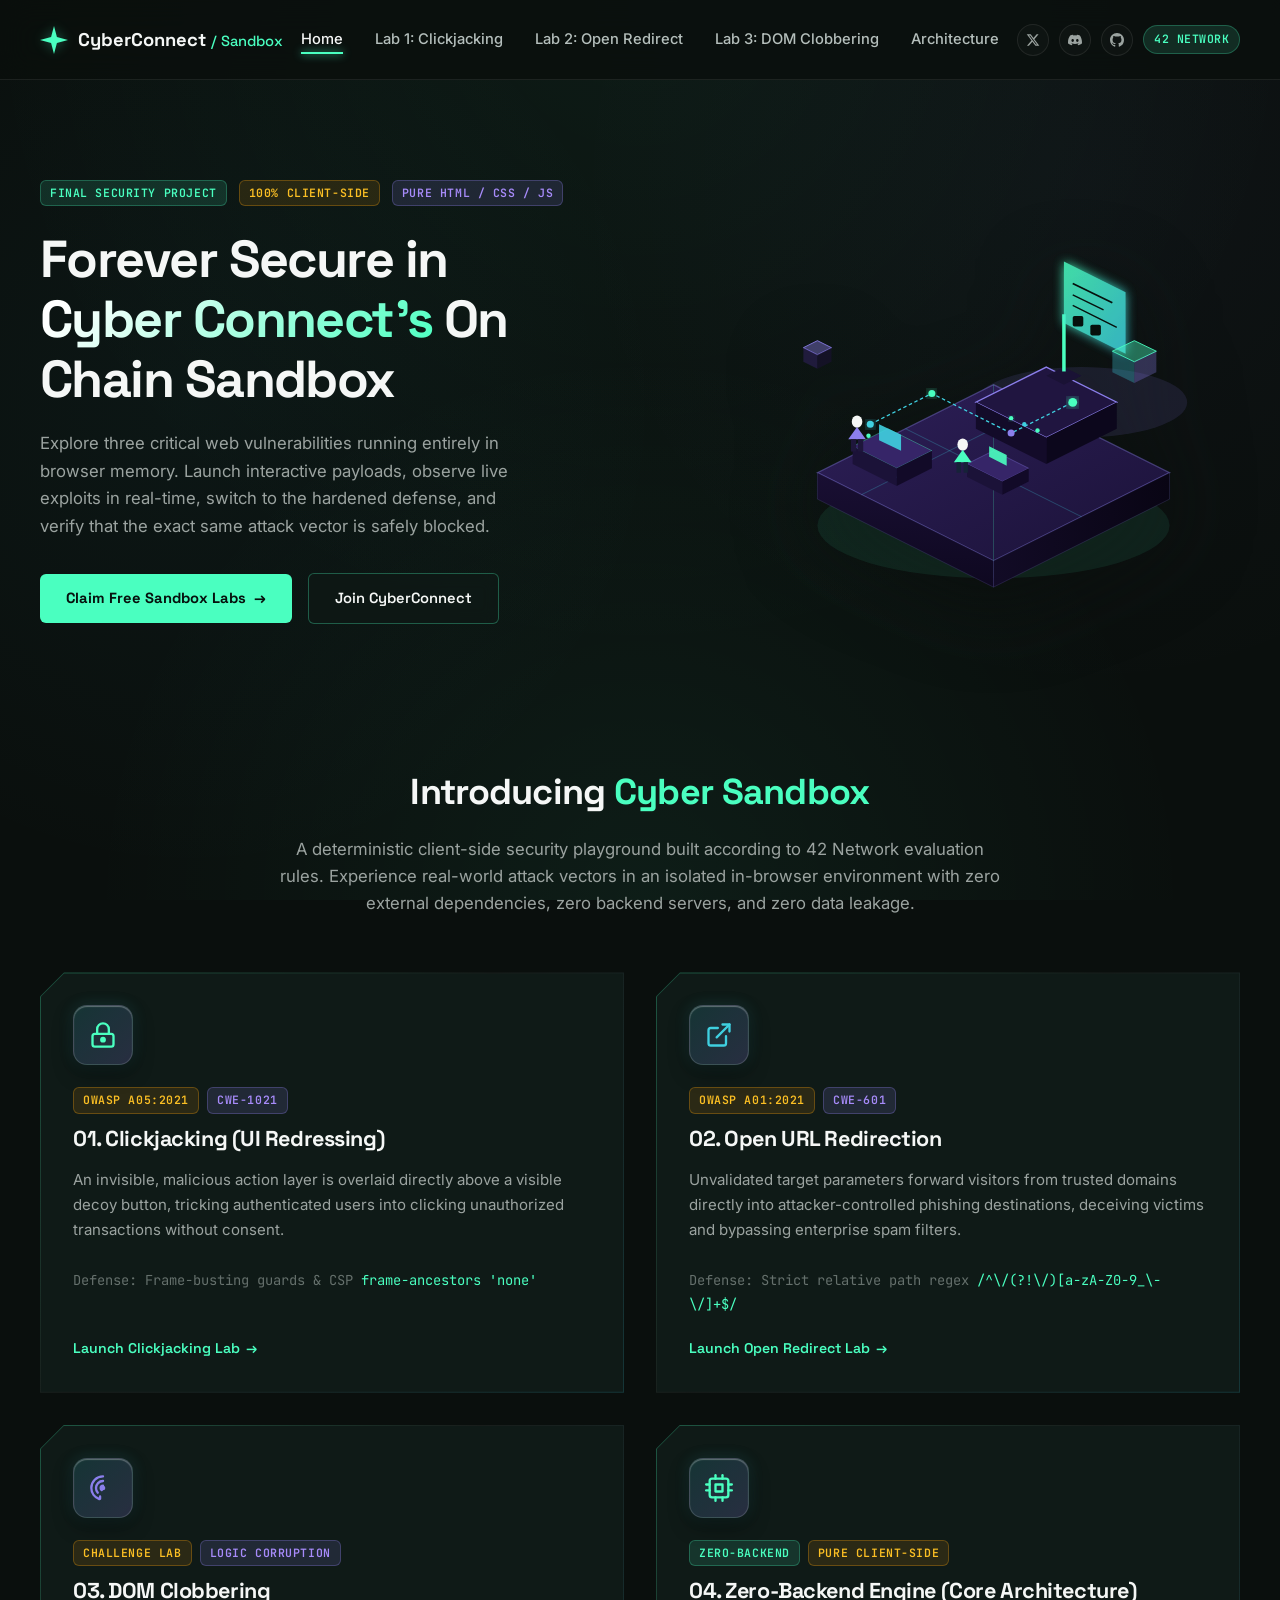
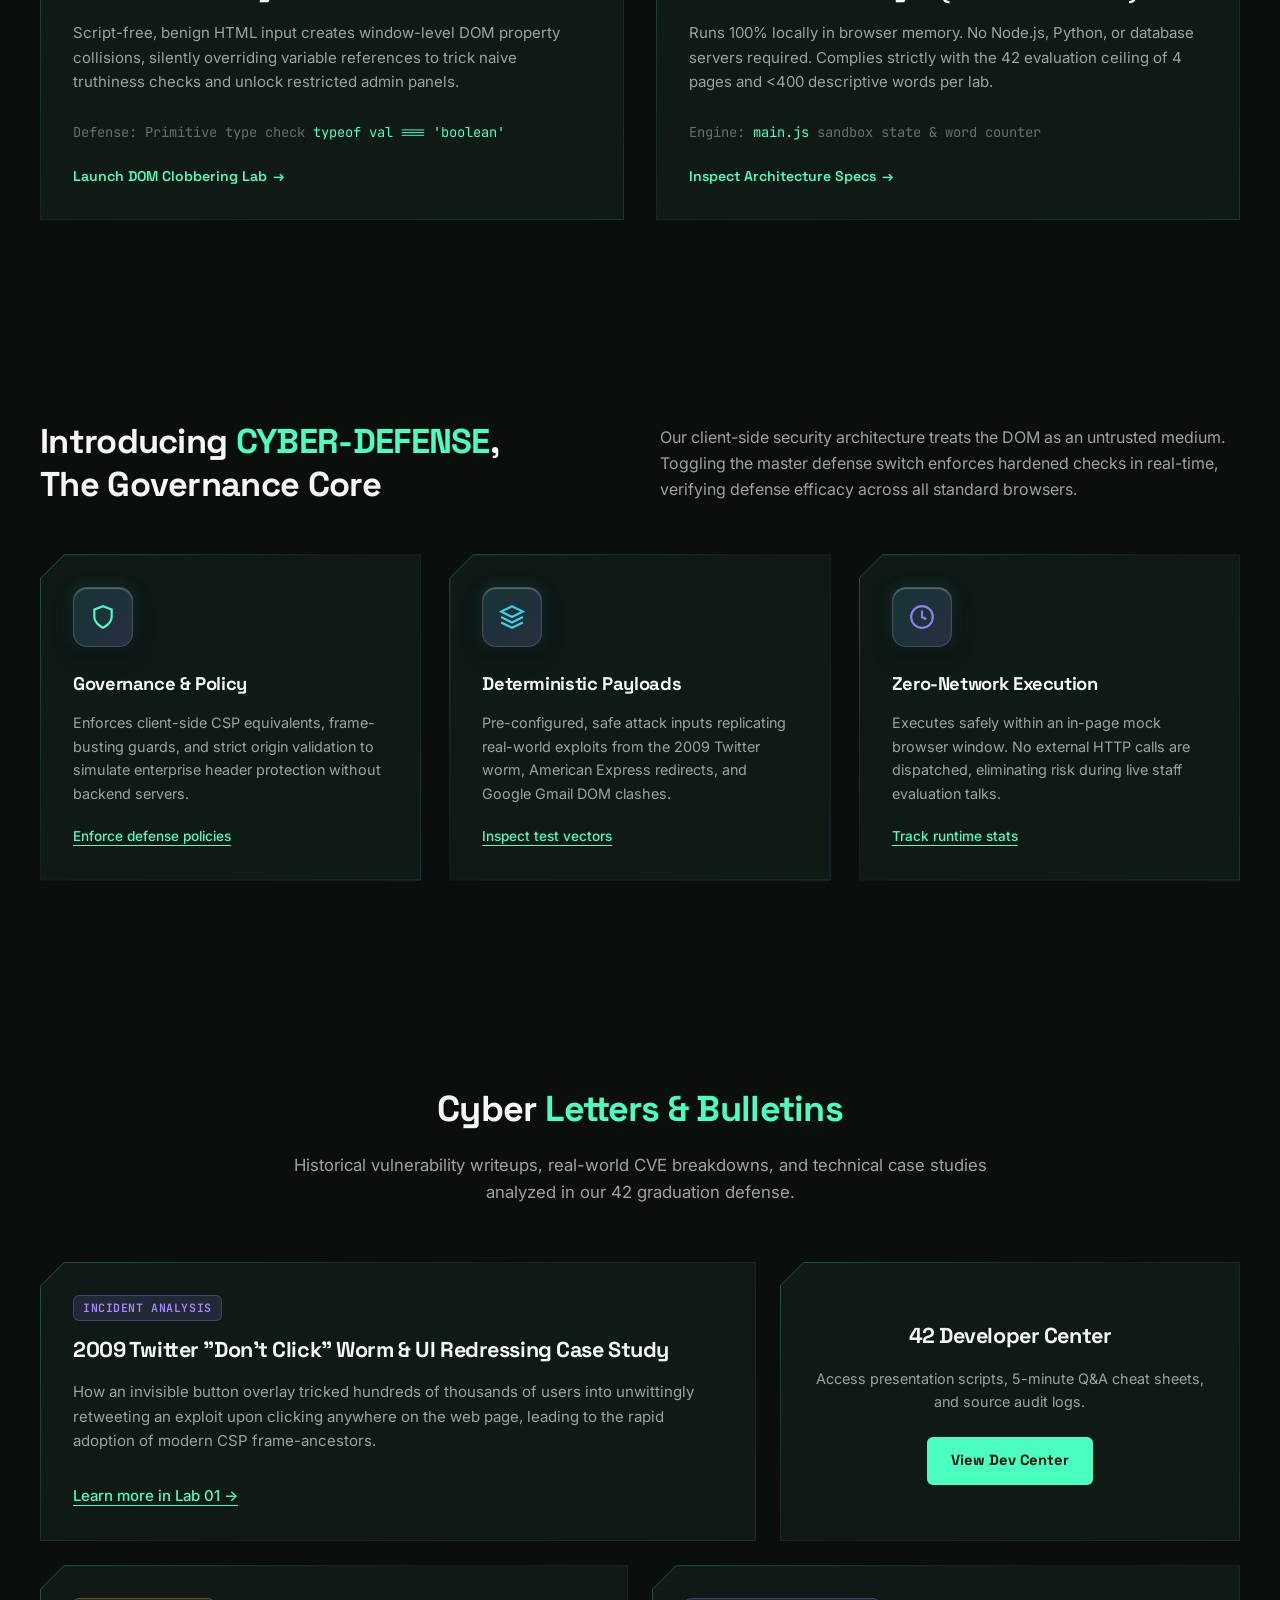
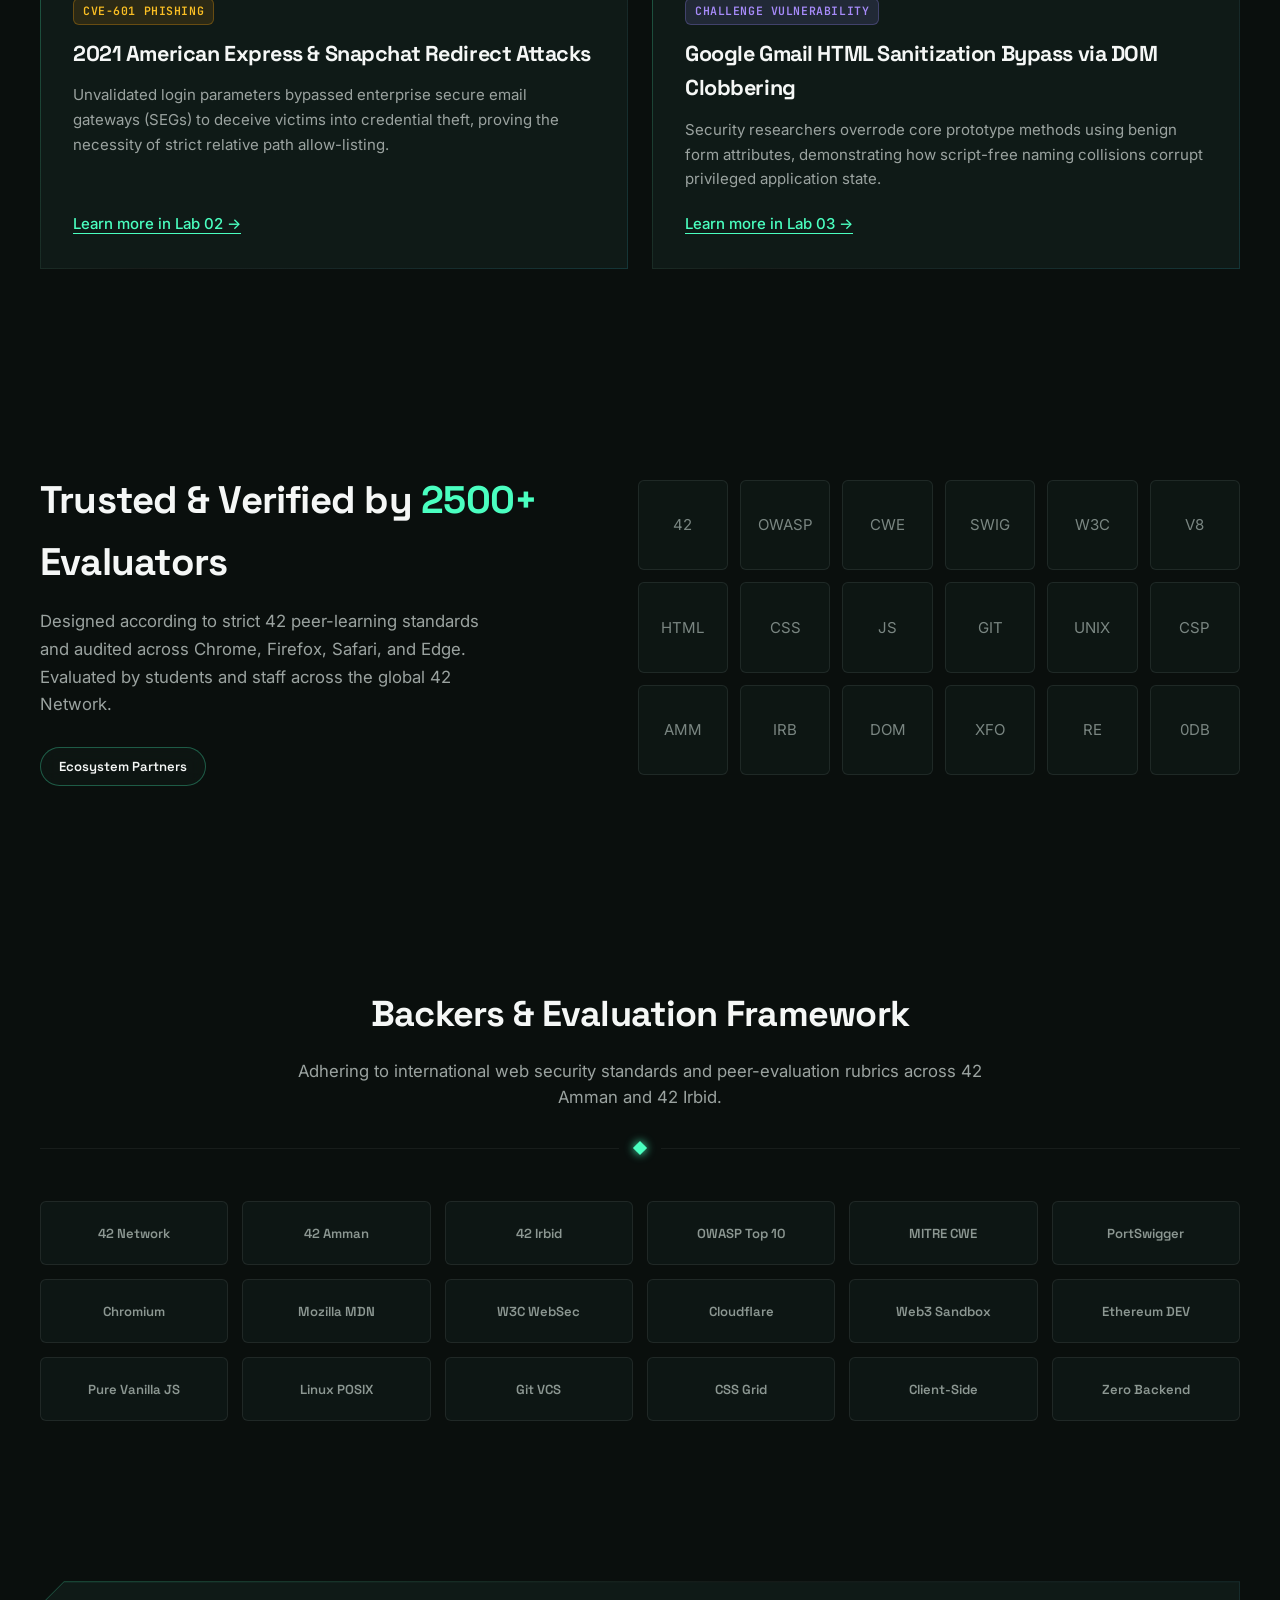
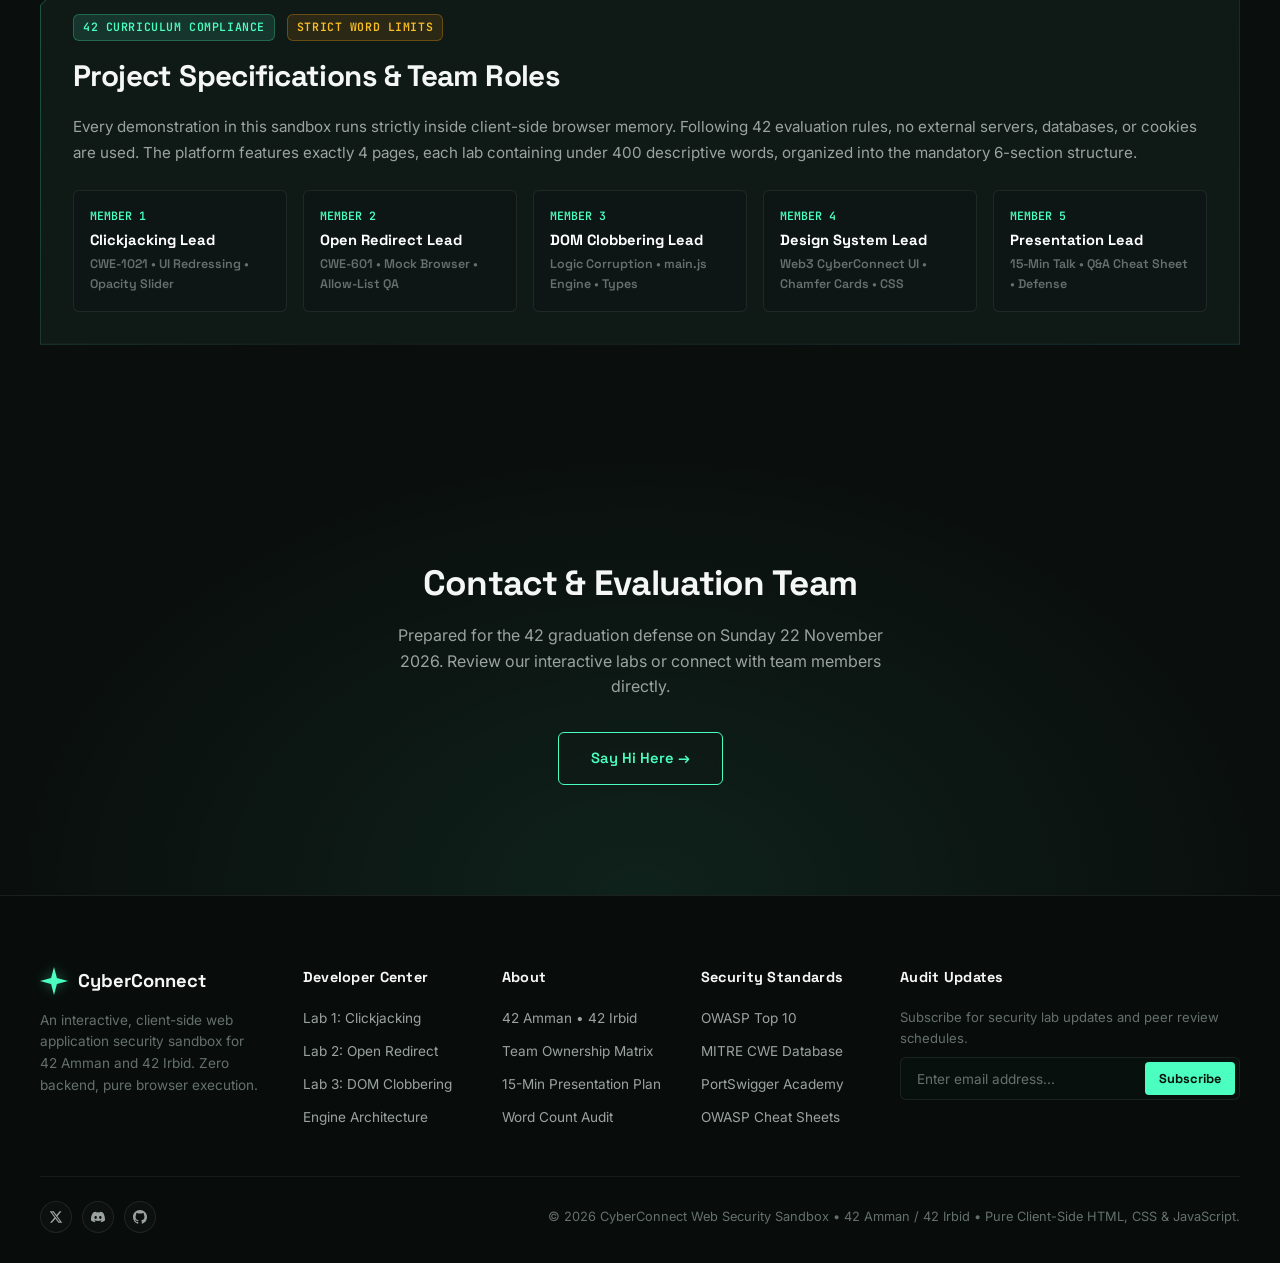
==== index.html @ 99a8257e "Add files via upload" ====
<!DOCTYPE html>
<html lang="en">
<head>
  <meta charset="UTF-8">
  <meta name="viewport" content="width=device-width, initial-scale=1.0">
  <title>CyberConnect Web Security Sandbox | 42 Amman & Irbid</title>
  <link rel="stylesheet" href="assets/css/style.css">
</head>
<body>

  <!-- ========================================================================
       HEADER / NAVIGATION BAR
       ======================================================================== -->
  <header class="header-nav">
    <div class="nav-container">
      <a href="index.html" class="nav-brand">
        <div class="brand-icon-star">
          <svg viewBox="0 0 24 24" fill="none" xmlns="http://www.w3.org/2000/svg">
            <path d="M12 0L14.5 9.5L24 12L14.5 14.5L12 24L9.5 14.5L0 12L9.5 9.5L12 0Z" fill="#4AFFC0"/>
          </svg>
        </div>
        <span>CyberConnect <span class="mint-text" style="font-size: 0.8em; font-weight: 500;">/ Sandbox</span></span>
      </a>

      <nav>
        <ul class="nav-links">
          <li><a href="index.html" class="nav-link active">Home</a></li>
          <li><a href="lab1.html" class="nav-link">Lab 1: Clickjacking</a></li>
          <li><a href="lab2.html" class="nav-link">Lab 2: Open Redirect</a></li>
          <li><a href="lab3.html" class="nav-link">Lab 3: DOM Clobbering</a></li>
          <li><a href="#specs" class="nav-link">Architecture</a></li>
        </ul>
      </nav>

      <div class="nav-socials">
        <!-- 4 Circular Outline Social Buttons -->
        <a href="https://twitter.com" target="_blank" class="social-circle-btn" title="Twitter / X">
          <svg viewBox="0 0 24 24"><path d="M18.244 2.25h3.308l-7.227 8.26 8.502 11.24H16.17l-5.214-6.817L4.99 21.75H1.68l7.73-8.835L1.254 2.25H8.08l4.713 6.231zm-1.161 17.52h1.833L7.084 4.126H5.117z"/></svg>
        </a>
        <a href="https://discord.com" target="_blank" class="social-circle-btn" title="Discord">
          <svg viewBox="0 0 24 24"><path d="M20.317 4.37a19.791 19.791 0 0 0-4.885-1.515.074.074 0 0 0-.079.037c-.21.375-.444.864-.608 1.25a18.27 18.27 0 0 0-5.487 0 12.64 12.64 0 0 0-.617-1.25.077.077 0 0 0-.079-.037A19.736 19.736 0 0 0 3.677 4.37a.07.07 0 0 0-.032.027C.533 9.046-.32 13.58.099 18.057a.082.082 0 0 0 .031.057 19.9 19.9 0 0 0 5.993 3.03.078.078 0 0 0 .084-.028c.462-.63.874-1.295 1.226-1.994.021-.041.001-.09-.041-.106a13.107 13.107 0 0 1-1.872-.892.077.077 0 0 1-.008-.128 10.2 10.2 0 0 0 .372-.292.074.074 0 0 1 .077-.01c3.929 1.793 8.18 1.793 12.061 0a.074.074 0 0 1 .078.01c.12.098.246.198.373.292a.077.077 0 0 1-.006.127 12.299 12.299 0 0 1-1.873.893.077.077 0 0 0-.041.107c.36.698.772 1.362 1.225 1.993a.076.076 0 0 0 .084.028 19.839 19.839 0 0 0 6.002-3.03.077.077 0 0 0 .032-.054c.5-5.177-.838-9.674-3.549-13.66a.061.061 0 0 0-.031-.028zM8.02 15.33c-1.183 0-2.157-1.085-2.157-2.419 0-1.333.956-2.419 2.157-2.419 1.21 0 2.176 1.096 2.157 2.42 0 1.333-.956 2.418-2.157 2.418zm7.975 0c-1.183 0-2.157-1.085-2.157-2.419 0-1.333.955-2.419 2.157-2.419 1.21 0 2.176 1.096 2.157 2.42 0 1.333-.946 2.418-2.157 2.418z"/></svg>
        </a>
        <a href="https://github.com" target="_blank" class="social-circle-btn" title="GitHub">
          <svg viewBox="0 0 24 24"><path d="M12 0C5.37 0 0 5.37 0 12c0 5.31 3.435 9.795 8.205 11.385.6.105.825-.255.825-.57 0-.285-.015-1.23-.015-2.235-3.015.555-3.795-.735-4.035-1.41-.135-.345-.72-1.41-1.23-1.695-.42-.225-1.02-.78-.015-.795.945-.015 1.62.87 1.845 1.23 1.08 1.815 2.805 1.305 3.495.99.105-.78.42-1.305.765-1.605-2.67-.3-5.46-1.335-5.46-5.925 0-1.305.465-2.385 1.23-3.225-.12-.3-.54-1.53.12-3.18 0 0 1.005-.315 3.3 1.23.96-.27 1.98-.405 3-.405s2.04.135 3 .405c2.295-1.56 3.3-1.23 3.3-1.23.66 1.65.24 2.88.12 3.18.765.84 1.23 1.905 1.23 3.225 0 4.605-2.805 5.625-5.475 5.925.435.375.81 1.095.81 2.22 0 1.605-.015 2.895-.015 3.3 0 .315.225.69.825.57A12.02 12.02 0 0 0 24 12c0-6.63-5.37-12-12-12z"/></svg>
        </a>
        <span class="badge-network">42 NETWORK</span>
      </div>
    </div>
  </header>

  <!-- ========================================================================
       HERO SECTION (TWO-COLUMN WITH 3D ISOMETRIC ILLUSTRATION)
       ======================================================================== -->
  <section class="hero-cyber">
    <div class="container-cyber">
      <div class="hero-cyber-grid">
        
        <!-- Left Column: Copy & CTAs -->
        <div class="hero-content">
          <div class="hero-badge-row">
            <span class="tag-badge tag-lab">Final Security Project</span>
            <span class="tag-badge tag-owasp">100% Client-Side</span>
            <span class="tag-badge tag-cwe">Pure HTML / CSS / JS</span>
          </div>

          <h1>
            Forever Secure in<br>
            <span class="mint-gradient-text">Cyber Connect’s</span> On<br>
            Chain Sandbox
          </h1>

          <p class="hero-lead-text">
            Explore three critical web vulnerabilities running entirely in browser memory. Launch interactive payloads, observe live exploits in real-time, switch to the hardened defense, and verify that the exact same attack vector is safely blocked.
          </p>

          <div class="hero-cta-group">
            <a href="#labs-catalog" class="btn-mint-primary">
              <span>Claim Free Sandbox Labs</span>
              <span>&rarr;</span>
            </a>
            <a href="#specs" class="btn-outline-secondary">
              <span>Join CyberConnect</span>
            </a>
          </div>
        </div>

        <!-- Right Column: Low-Poly 3D Isometric Scene Illustration -->
        <div class="hero-illustration">
          <svg class="isometric-scene" viewBox="0 0 560 480" fill="none" xmlns="http://www.w3.org/2000/svg">
            <defs>
              <linearGradient id="platTop" x1="0" y1="0" x2="1" y2="1">
                <stop offset="0%" stop-color="#2D1F58"/>
                <stop offset="100%" stop-color="#1B1238"/>
              </linearGradient>
              <linearGradient id="platFront" x1="0" y1="0" x2="0" y2="1">
                <stop offset="0%" stop-color="#190F33"/>
                <stop offset="100%" stop-color="#0E0820"/>
              </linearGradient>
              <linearGradient id="platSide" x1="0" y1="0" x2="1" y2="0">
                <stop offset="0%" stop-color="#120B26"/>
                <stop offset="100%" stop-color="#090514"/>
              </linearGradient>
              <linearGradient id="mintMonitor" x1="0" y1="0" x2="1" y2="1">
                <stop offset="0%" stop-color="#4AFFC0"/>
                <stop offset="100%" stop-color="#3FD0E0"/>
              </linearGradient>
              <linearGradient id="purplePod" x1="0" y1="0" x2="1" y2="1">
                <stop offset="0%" stop-color="#8B7FEC"/>
                <stop offset="100%" stop-color="#5544B8"/>
              </linearGradient>
              <filter id="mintGlow" x="-20%" y="-20%" width="140%" height="140%">
                <feGaussianBlur stdDeviation="6" result="blur"/>
                <feComposite in="SourceGraphic" in2="blur" operator="over"/>
              </filter>
            </defs>

            <!-- Ambient Platform Glow -->
            <ellipse cx="280" cy="380" rx="200" ry="60" fill="rgba(74, 255, 192, 0.08)"/>
            <ellipse cx="380" cy="240" rx="120" ry="40" fill="rgba(139, 127, 236, 0.12)"/>

            <!-- Main Isometric Floating Platform -->
            <g id="main-platform" transform="translate(40, 100)">
              <!-- Base Platform (3D Isometric Box) -->
              <!-- Top Face -->
              <polygon points="240,120 440,220 240,320 40,220" fill="url(#platTop)" stroke="rgba(139, 127, 236, 0.4)" stroke-width="1.5"/>
              <!-- Front-Left Face -->
              <polygon points="40,220 240,320 240,350 40,250" fill="url(#platFront)" stroke="rgba(139, 127, 236, 0.2)" stroke-width="1"/>
              <!-- Front-Right Face -->
              <polygon points="240,320 440,220 440,250 240,350" fill="url(#platSide)" stroke="rgba(139, 127, 236, 0.2)" stroke-width="1"/>

              <!-- Grid Circuit Lines on Platform -->
              <line x1="140" y1="170" x2="340" y2="270" stroke="rgba(63, 208, 224, 0.3)" stroke-width="1" class="glow-line"/>
              <line x1="240" y1="120" x2="240" y2="320" stroke="rgba(74, 255, 192, 0.25)" stroke-width="1"/>
              <line x1="90" y1="245" x2="290" y2="145" stroke="rgba(63, 208, 224, 0.3)" stroke-width="1" class="glow-line"/>

              <!-- Sub-Platform 1 (Elevated Server Block) -->
              <g transform="translate(180, 40)">
                <polygon points="120,60 200,100 120,140 40,100" fill="#201540" stroke="#8B7FEC" stroke-width="1.5"/>
                <polygon points="40,100 120,140 120,170 40,130" fill="#130B29"/>
                <polygon points="120,140 200,100 200,130 120,170" fill="#0C071C"/>
                <!-- Server Lights -->
                <circle cx="80" cy="118" r="2.5" fill="#4AFFC0" filter="url(#mintGlow)"/>
                <circle cx="95" cy="125" r="2.5" fill="#3FD0E0"/>
                <circle cx="110" cy="132" r="2.5" fill="#4AFFC0"/>
              </g>

              <!-- Tall Holographic Teal / Mint Display Screen -->
              <g transform="translate(230, -30)">
                <!-- Monitor Stand -->
                <polygon points="90,130 110,140 90,150 70,140" fill="#1A1235"/>
                <rect x="88" y="70" width="4" height="65" fill="#4AFFC0"/>
                <!-- Vertical Hologram Screen -->
                <polygon points="90,10 160,45 160,115 90,80" fill="url(#mintMonitor)" opacity="0.85" filter="url(#mintGlow)"/>
                <!-- Screen Content Mock UI -->
                <line x1="100" y1="35" x2="145" y2="57" stroke="#06110D" stroke-width="2"/>
                <line x1="100" y1="48" x2="135" y2="65" stroke="#06110D" stroke-width="1.5"/>
                <line x1="100" y1="60" x2="150" y2="85" stroke="#06110D" stroke-width="1.5"/>
                <rect x="100" y="72" width="12" height="12" fill="#06110D" rx="2"/>
                <rect x="120" y="82" width="12" height="12" fill="#06110D" rx="2"/>
              </g>

              <!-- Left Isometric Workstation with 3D Human Figure -->
              <g transform="translate(60, 140)">
                <!-- Desk -->
                <polygon points="60,30 110,55 70,75 20,50" fill="#362568" stroke="rgba(74,255,192,0.4)" stroke-width="1"/>
                <polygon points="20,50 70,75 70,95 20,70" fill="#1B1238"/>
                <polygon points="70,75 110,55 110,75 70,95" fill="#120A28"/>
                <!-- Mini Console Screen -->
                <polygon points="50,25 75,37 75,55 50,43" fill="#3FD0E0" opacity="0.9"/>
                <!-- Stylized Human Figure 1 -->
                <ellipse cx="25" cy="22" rx="6" ry="7" fill="#F5F7F6"/> <!-- Head -->
                <polygon points="25,28 35,42 15,42" fill="#8B7FEC"/> <!-- Torso -->
                <rect x="18" y="42" width="6" height="14" fill="#1E163B"/> <!-- Legs -->
                <rect x="26" y="42" width="6" height="14" fill="#1E163B"/>
                <!-- Cyan Glow Hands to Console -->
                <circle cx="38" cy="38" r="2.5" fill="#4AFFC0"/>
              </g>

              <!-- Right Isometric Workstation with 3D Human Figure -->
              <g transform="translate(190, 170)">
                <!-- Desk -->
                <polygon points="50,25 90,45 60,60 20,40" fill="#362568" stroke="rgba(139,127,236,0.4)" stroke-width="1"/>
                <polygon points="20,40 60,60 60,75 20,55" fill="#1B1238"/>
                <polygon points="60,60 90,45 90,60 60,75" fill="#120A28"/>
                <!-- Laptop Screen -->
                <polygon points="45,20 65,30 65,42 45,32" fill="#4AFFC0" opacity="0.9"/>
                <!-- Stylized Human Figure 2 -->
                <ellipse cx="15" cy="18" rx="6" ry="7" fill="#F5F7F6"/> <!-- Head -->
                <polygon points="15,24 25,38 5,38" fill="#4AFFC0"/> <!-- Torso -->
                <rect x="8" y="38" width="5" height="12" fill="#162238"/>
                <rect x="16" y="38" width="5" height="12" fill="#162238"/>
              </g>

              <!-- Floating Glowing Circuit Connector Nodes -->
              <g class="glow-line">
                <!-- Cyan Data Path Lines -->
                <polyline points="100,165 170,130 260,175 330,140" stroke="#3FD0E0" stroke-width="1.5" stroke-dasharray="4 3" fill="none"/>
                <circle cx="100" cy="165" r="4" fill="#3FD0E0" filter="url(#mintGlow)"/>
                <circle cx="170" cy="130" r="4" fill="#4AFFC0" filter="url(#mintGlow)"/>
                <circle cx="260" cy="175" r="4" fill="#8B7FEC"/>
                <circle cx="330" cy="140" r="5" fill="#4AFFC0" filter="url(#mintGlow)"/>
              </g>

              <!-- Floating Translucent 3D Security Cubes -->
              <g transform="translate(370, 70)">
                <polygon points="30,0 55,12 30,24 5,12" fill="rgba(74, 255, 192, 0.4)" stroke="#4AFFC0" stroke-width="1"/>
                <polygon points="5,12 30,24 30,48 5,36" fill="rgba(63, 208, 224, 0.3)"/>
                <polygon points="30,24 55,12 55,36 30,48" fill="rgba(139, 127, 236, 0.3)"/>
              </g>

              <g transform="translate(20, 70)">
                <polygon points="20,0 36,8 20,16 4,8" fill="rgba(139, 127, 236, 0.4)" stroke="#8B7FEC" stroke-width="1"/>
                <polygon points="4,8 20,16 20,32 4,24" fill="rgba(45, 31, 88, 0.6)"/>
                <polygon points="20,16 36,8 36,24 20,32" fill="rgba(25, 17, 50, 0.6)"/>
              </g>

            </g>
          </svg>
        </div>

      </div>
    </div>
  </section>

  <!-- ========================================================================
       INTRODUCING CYBER CONNECT SECTION (CENTERED)
       ======================================================================== -->
  <section class="section-cyber" id="intro-section" style="padding-top: 60px;">
    <div class="container-cyber">
      <div class="section-header-centered">
        <h2>Introducing <span class="mint-text">Cyber Sandbox</span></h2>
        <p>
          A deterministic client-side security playground built according to 42 Network evaluation rules. Experience real-world attack vectors in an isolated in-browser environment with zero external dependencies, zero backend servers, and zero data leakage.
        </p>
      </div>

      <!-- ========================================================================
           FEATURE CARDS GRID (2x2) WITH 45° CHAMFERED CUT-CORNERS
           ======================================================================== -->
      <div class="grid-2x2" id="labs-catalog">

        <!-- Card 1: Lab 1 Clickjacking -->
        <div class="chamfer-card">
          <div class="chamfer-card-inner">
            <div class="icon-tile-3d">
              <!-- Padlock 3D Icon -->
              <svg width="28" height="28" viewBox="0 0 24 24" fill="none" stroke="#4AFFC0" stroke-width="2" stroke-linecap="round" stroke-linejoin="round">
                <rect x="3" y="11" width="18" height="11" rx="2" ry="2"/>
                <path d="M7 11V7a5 5 0 0 1 10 0v4"/>
                <circle cx="12" cy="16" r="1.5" fill="#4AFFC0"/>
              </svg>
            </div>
            <div style="display: flex; gap: 8px; margin-bottom: 8px;">
              <span class="tag-badge tag-owasp">OWASP A05:2021</span>
              <span class="tag-badge tag-cwe">CWE-1021</span>
            </div>
            <h3 class="card-title-cyber">01. Clickjacking (UI Redressing)</h3>
            <p class="card-desc-cyber">
              An invisible, malicious action layer is overlaid directly above a visible decoy button, tricking authenticated users into clicking unauthorized transactions without consent.
              <br><br>
              <span style="color: var(--text-dim); font-size: 0.86rem; font-family: var(--font-mono);">
                Defense: Frame-busting guards &amp; CSP <span class="mint-text">frame-ancestors 'none'</span>
              </span>
            </p>
            <a href="lab1.html" class="card-action-link">
              <span>Launch Clickjacking Lab</span>
              <span>&rarr;</span>
            </a>
          </div>
        </div>

        <!-- Card 2: Lab 2 Open Redirect -->
        <div class="chamfer-card">
          <div class="chamfer-card-inner">
            <div class="icon-tile-3d">
              <!-- Network / External Link 3D Icon -->
              <svg width="28" height="28" viewBox="0 0 24 24" fill="none" stroke="#3FD0E0" stroke-width="2" stroke-linecap="round" stroke-linejoin="round">
                <path d="M18 13v6a2 2 0 0 1-2 2H5a2 2 0 0 1-2-2V8a2 2 0 0 1 2-2h6"/>
                <polyline points="15 3 21 3 21 9"/>
                <line x1="10" y1="14" x2="21" y2="3"/>
              </svg>
            </div>
            <div style="display: flex; gap: 8px; margin-bottom: 8px;">
              <span class="tag-badge tag-owasp">OWASP A01:2021</span>
              <span class="tag-badge tag-cwe">CWE-601</span>
            </div>
            <h3 class="card-title-cyber">02. Open URL Redirection</h3>
            <p class="card-desc-cyber">
              Unvalidated target parameters forward visitors from trusted domains directly into attacker-controlled phishing destinations, deceiving victims and bypassing enterprise spam filters.
              <br><br>
              <span style="color: var(--text-dim); font-size: 0.86rem; font-family: var(--font-mono);">
                Defense: Strict relative path regex <span class="mint-text">/^\/(?!\/)[a-zA-Z0-9_\-\/]+$/</span>
              </span>
            </p>
            <a href="lab2.html" class="card-action-link">
              <span>Launch Open Redirect Lab</span>
              <span>&rarr;</span>
            </a>
          </div>
        </div>

        <!-- Card 3: Lab 3 DOM Clobbering -->
        <div class="chamfer-card">
          <div class="chamfer-card-inner">
            <div class="icon-tile-3d">
              <!-- Fingerprint / DOM Node 3D Icon -->
              <svg width="28" height="28" viewBox="0 0 24 24" fill="none" stroke="#8B7FEC" stroke-width="2" stroke-linecap="round" stroke-linejoin="round">
                <path d="M12 2a10 10 0 0 0-10 10c0 4.42 2.87 8.17 6.84 9.5.5.08.66-.23.66-.5v-1.69"/>
                <path d="M12 6a6 6 0 0 0-6 6c0 1.5.5 3 1.5 4"/>
                <path d="M12 10a2 2 0 0 0-2 2c0 .8.4 1.5 1 1.8"/>
                <circle cx="12" cy="12" r="1" fill="#8B7FEC"/>
              </svg>
            </div>
            <div style="display: flex; gap: 8px; margin-bottom: 8px;">
              <span class="tag-badge tag-owasp">Challenge Lab</span>
              <span class="tag-badge tag-cwe">Logic Corruption</span>
            </div>
            <h3 class="card-title-cyber">03. DOM Clobbering</h3>
            <p class="card-desc-cyber">
              Script-free, benign HTML input creates window-level DOM property collisions, silently overriding variable references to trick naive truthiness checks and unlock restricted admin panels.
              <br><br>
              <span style="color: var(--text-dim); font-size: 0.86rem; font-family: var(--font-mono);">
                Defense: Primitive type check <span class="mint-text">typeof val === 'boolean'</span>
              </span>
            </p>
            <a href="lab3.html" class="card-action-link">
              <span>Launch DOM Clobbering Lab</span>
              <span>&rarr;</span>
            </a>
          </div>
        </div>

        <!-- Card 4: Architecture Core (W3ST) -->
        <div class="chamfer-card">
          <div class="chamfer-card-inner">
            <div class="icon-tile-3d">
              <!-- Microchip / Token Core 3D Icon -->
              <svg width="28" height="28" viewBox="0 0 24 24" fill="none" stroke="#4AFFC0" stroke-width="2" stroke-linecap="round" stroke-linejoin="round">
                <rect x="4" y="4" width="16" height="16" rx="2" ry="2"/>
                <rect x="9" y="9" width="6" height="6"/>
                <line x1="9" y1="1" x2="9" y2="4"/>
                <line x1="15" y1="1" x2="15" y2="4"/>
                <line x1="9" y1="20" x2="9" y2="23"/>
                <line x1="15" y1="20" x2="15" y2="23"/>
                <line x1="20" y1="9" x2="23" y2="9"/>
                <line x1="20" y1="14" x2="23" y2="14"/>
                <line x1="1" y1="9" x2="4" y2="9"/>
                <line x1="1" y1="14" x2="4" y2="14"/>
              </svg>
            </div>
            <div style="display: flex; gap: 8px; margin-bottom: 8px;">
              <span class="tag-badge tag-lab">Zero-Backend</span>
              <span class="tag-badge tag-owasp">Pure Client-Side</span>
            </div>
            <h3 class="card-title-cyber">04. Zero-Backend Engine (Core Architecture)</h3>
            <p class="card-desc-cyber">
              Runs 100% locally in browser memory. No Node.js, Python, or database servers required. Complies strictly with the 42 evaluation ceiling of 4 pages and &lt;400 descriptive words per lab.
              <br><br>
              <span style="color: var(--text-dim); font-size: 0.86rem; font-family: var(--font-mono);">
                Engine: <span class="mint-text">main.js</span> sandbox state &amp; word counter
              </span>
            </p>
            <a href="#specs" class="card-action-link">
              <span>Inspect Architecture Specs</span>
              <span>&rarr;</span>
            </a>
          </div>
        </div>

      </div>
    </div>
  </section>

  <!-- ========================================================================
       INTRODUCING CYBER, THE GOVERNANCE TOKEN / DEFENSE CORE SECTION
       ======================================================================== -->
  <section class="section-cyber" id="governance-section">
    <div class="container-cyber">
      <div class="section-governance-header">
        <div>
          <h2>Introducing <span class="mint-text">CYBER-DEFENSE</span>,<br>The Governance Core</h2>
        </div>
        <div>
          <p>
            Our client-side security architecture treats the DOM as an untrusted medium. Toggling the master defense switch enforces hardened checks in real-time, verifying defense efficacy across all standard browsers.
          </p>
        </div>
      </div>

      <!-- 3-Column Grid of Chamfered Cards -->
      <div class="grid-3col">
        
        <!-- Card 1 -->
        <div class="chamfer-card">
          <div class="chamfer-card-inner">
            <div class="icon-tile-3d">
              <svg width="26" height="26" viewBox="0 0 24 24" fill="none" stroke="#4AFFC0" stroke-width="2">
                <path d="M12 22s8-4 8-10V5l-8-3-8 3v7c0 6 8 10 8 10z"/>
              </svg>
            </div>
            <h3 class="card-title-cyber" style="font-size: 1.15rem;">Governance &amp; Policy</h3>
            <p class="card-desc-cyber" style="font-size: 0.9rem;">
              Enforces client-side CSP equivalents, frame-busting guards, and strict origin validation to simulate enterprise header protection without backend servers.
            </p>
            <span class="inline-link" style="font-size: 0.85rem;">Enforce defense policies</span>
          </div>
        </div>

        <!-- Card 2 -->
        <div class="chamfer-card">
          <div class="chamfer-card-inner">
            <div class="icon-tile-3d">
              <svg width="26" height="26" viewBox="0 0 24 24" fill="none" stroke="#3FD0E0" stroke-width="2">
                <polygon points="12 2 2 7 12 12 22 7 12 2"/>
                <polyline points="2 17 12 22 22 17"/>
                <polyline points="2 12 12 17 22 12"/>
              </svg>
            </div>
            <h3 class="card-title-cyber" style="font-size: 1.15rem;">Deterministic Payloads</h3>
            <p class="card-desc-cyber" style="font-size: 0.9rem;">
              Pre-configured, safe attack inputs replicating real-world exploits from the 2009 Twitter worm, American Express redirects, and Google Gmail DOM clashes.
            </p>
            <span class="inline-link" style="font-size: 0.85rem;">Inspect test vectors</span>
          </div>
        </div>

        <!-- Card 3 -->
        <div class="chamfer-card">
          <div class="chamfer-card-inner">
            <div class="icon-tile-3d">
              <svg width="26" height="26" viewBox="0 0 24 24" fill="none" stroke="#8B7FEC" stroke-width="2">
                <circle cx="12" cy="12" r="10"/>
                <path d="M12 6v6l4 2"/>
              </svg>
            </div>
            <h3 class="card-title-cyber" style="font-size: 1.15rem;">Zero-Network Execution</h3>
            <p class="card-desc-cyber" style="font-size: 0.9rem;">
              Executes safely within an in-page mock browser window. No external HTTP calls are dispatched, eliminating risk during live staff evaluation talks.
            </p>
            <span class="inline-link" style="font-size: 0.85rem;">Track runtime stats</span>
          </div>
        </div>

      </div>
    </div>
  </section>

  <!-- ========================================================================
       SECONDARY ASYMMETRIC GRID (CYBER LETTERS / BULLETINS)
       ======================================================================== -->
  <section class="section-cyber" id="bulletins-section">
    <div class="container-cyber">
      <div class="section-header-centered">
        <h2>Cyber <span class="mint-text">Letters &amp; Bulletins</span></h2>
        <p>
          Historical vulnerability writeups, real-world CVE breakdowns, and technical case studies analyzed in our 42 graduation defense.
        </p>
      </div>

      <div class="asymmetric-grid">
        
        <!-- Row 1: One Wide Card (~60%) + One Narrow Card (~40%) -->
        <div class="asymmetric-row-1">
          
          <!-- Wide Card -->
          <div class="chamfer-card">
            <div class="chamfer-card-inner">
              <span class="tag-badge tag-cwe" style="width: fit-content; margin-bottom: 12px;">INCIDENT ANALYSIS</span>
              <h3 class="card-title-cyber">2009 Twitter "Don't Click" Worm &amp; UI Redressing Case Study</h3>
              <p class="card-desc-cyber">
                How an invisible button overlay tricked hundreds of thousands of users into unwittingly retweeting an exploit upon clicking anywhere on the web page, leading to the rapid adoption of modern CSP frame-ancestors.
              </p>
              <a href="lab1.html" class="inline-link" style="margin-top: 10px;">Learn more in Lab 01 &rarr;</a>
            </div>
          </div>

          <!-- Narrow Card with Centered Mint Action -->
          <div class="chamfer-card">
            <div class="chamfer-card-inner centered-cta-card">
              <h3 class="card-title-cyber" style="margin-bottom: 14px;">42 Developer Center</h3>
              <p style="color: var(--text-body); font-size: 0.9rem; margin-bottom: 24px;">
                Access presentation scripts, 5-minute Q&amp;A cheat sheets, and source audit logs.
              </p>
              <a href="#specs" class="btn-mint-primary" style="padding: 12px 24px;">View Dev Center</a>
            </div>
          </div>

        </div>

        <!-- Row 2: Two Equal-Width Cards -->
        <div class="asymmetric-row-2">
          
          <div class="chamfer-card">
            <div class="chamfer-card-inner">
              <span class="tag-badge tag-owasp" style="width: fit-content; margin-bottom: 12px;">CVE-601 PHISHING</span>
              <h3 class="card-title-cyber">2021 American Express &amp; Snapchat Redirect Attacks</h3>
              <p class="card-desc-cyber">
                Unvalidated login parameters bypassed enterprise secure email gateways (SEGs) to deceive victims into credential theft, proving the necessity of strict relative path allow-listing.
              </p>
              <a href="lab2.html" class="inline-link">Learn more in Lab 02 &rarr;</a>
            </div>
          </div>

          <div class="chamfer-card">
            <div class="chamfer-card-inner">
              <span class="tag-badge tag-cwe" style="width: fit-content; margin-bottom: 12px;">CHALLENGE VULNERABILITY</span>
              <h3 class="card-title-cyber">Google Gmail HTML Sanitization Bypass via DOM Clobbering</h3>
              <p class="card-desc-cyber">
                Security researchers overrode core prototype methods using benign form attributes, demonstrating how script-free naming collisions corrupt privileged application state.
              </p>
              <a href="lab3.html" class="inline-link">Learn more in Lab 03 &rarr;</a>
            </div>
          </div>

        </div>

      </div>
    </div>
  </section>

  <!-- ========================================================================
       TRUSTED BY SECTION (TWO-COLUMN WITH DIAMOND MOSAIC GRID)
       ======================================================================== -->
  <section class="section-cyber" id="trusted-section">
    <div class="container-cyber">
      <div class="trusted-grid">
        
        <!-- Left Column -->
        <div class="trusted-content">
          <h2>Trusted &amp; Verified by <span class="mint-text">2500+</span> Evaluators</h2>
          <p>
            Designed according to strict 42 peer-learning standards and audited across Chrome, Firefox, Safari, and Edge. Evaluated by students and staff across the global 42 Network.
          </p>
          <a href="#specs" class="btn-outline-secondary btn-pill">Ecosystem Partners</a>
        </div>

        <!-- Right Column: Offset Diamond-Like Icon Mosaic Grid -->
        <div class="mosaic-container">
          <!-- Row 1 -->
          <div class="mosaic-tile" title="42 Network">42</div>
          <div class="mosaic-tile" title="OWASP Foundation">OWASP</div>
          <div class="mosaic-tile" title="MITRE CVE">CWE</div>
          <div class="mosaic-tile" title="PortSwigger">SWIG</div>
          <div class="mosaic-tile" title="W3C Web Standards">W3C</div>
          <div class="mosaic-tile" title="Chromium Engine">V8</div>

          <!-- Row 2 (Offset) -->
          <div class="mosaic-tile" title="HTML5">HTML</div>
          <div class="mosaic-tile" title="CSS3">CSS</div>
          <div class="mosaic-tile" title="Vanilla JS">JS</div>
          <div class="mosaic-tile" title="Git VCS">GIT</div>
          <div class="mosaic-tile" title="Linux">UNIX</div>
          <div class="mosaic-tile" title="CSP Security">CSP</div>

          <!-- Row 3 -->
          <div class="mosaic-tile" title="42 Amman">AMM</div>
          <div class="mosaic-tile" title="42 Irbid">IRB</div>
          <div class="mosaic-tile" title="DOM Security">DOM</div>
          <div class="mosaic-tile" title="X-Frame-Options">XFO</div>
          <div class="mosaic-tile" title="Regex Engine">RE</div>
          <div class="mosaic-tile" title="Client-Side">0DB</div>
        </div>

      </div>
    </div>
  </section>

  <!-- ========================================================================
       BACKERS SECTION (6x3 STRICT GRID)
       ======================================================================== -->
  <section class="section-cyber" id="backers-section">
    <div class="container-cyber">
      <div class="section-header-centered" style="margin-bottom: 20px;">
        <h2 style="color: var(--text-heading);">Backers &amp; Evaluation Framework</h2>
        <p>
          Adhering to international web security standards and peer-evaluation rubrics across 42 Amman and 42 Irbid.
        </p>
      </div>

      <!-- Divider line with diamond accent -->
      <div class="backers-divider">
        <div class="backers-divider-mark"></div>
      </div>

      <!-- Strict 6x3 Grid of Logo Boxes -->
      <div class="backers-grid">
        <div class="backer-box">42 Network</div>
        <div class="backer-box">42 Amman</div>
        <div class="backer-box">42 Irbid</div>
        <div class="backer-box">OWASP Top 10</div>
        <div class="backer-box">MITRE CWE</div>
        <div class="backer-box">PortSwigger</div>

        <div class="backer-box">Chromium</div>
        <div class="backer-box">Mozilla MDN</div>
        <div class="backer-box">W3C WebSec</div>
        <div class="backer-box">Cloudflare</div>
        <div class="backer-box">Web3 Sandbox</div>
        <div class="backer-box">Ethereum DEV</div>

        <div class="backer-box">Pure Vanilla JS</div>
        <div class="backer-box">Linux POSIX</div>
        <div class="backer-box">Git VCS</div>
        <div class="backer-box">CSS Grid</div>
        <div class="backer-box">Client-Side</div>
        <div class="backer-box">Zero Backend</div>
      </div>
    </div>
  </section>

  <!-- ========================================================================
       ARCHITECTURE & TEAM MATRIX (PROJECT SPECIFICATIONS)
       ======================================================================== -->
  <section class="section-cyber" id="specs" style="padding-top: 60px;">
    <div class="container-cyber">
      <div class="chamfer-card">
        <div class="chamfer-card-inner">
          <div class="hero-badge-row" style="margin-bottom: 12px;">
            <span class="tag-badge tag-lab">42 CURRICULUM COMPLIANCE</span>
            <span class="tag-badge tag-owasp">STRICT WORD LIMITS</span>
          </div>
          <h2 style="font-size: 1.85rem; margin-bottom: 14px;">Project Specifications &amp; Team Roles</h2>
          <p style="color: var(--text-body); font-size: 0.95rem; line-height: 1.7; margin-bottom: 24px;">
            Every demonstration in this sandbox runs strictly inside client-side browser memory. Following 42 evaluation rules, no external servers, databases, or cookies are used. The platform features exactly 4 pages, each lab containing under 400 descriptive words, organized into the mandatory 6-section structure.
          </p>

          <!-- Team Ownership Grid -->
          <div style="display: grid; grid-template-columns: repeat(auto-fit, minmax(200px, 1fr)); gap: 16px;">
            <div class="backer-box" style="height: auto; flex-direction: column; align-items: flex-start; text-align: left; padding: 16px;">
              <span class="mint-text" style="font-family: var(--font-mono); font-size: 0.72rem;">MEMBER 1</span>
              <strong style="color: #fff; font-size: 0.92rem; margin-top: 4px;">Clickjacking Lead</strong>
              <span style="font-size: 0.78rem; color: var(--text-dim); margin-top: 2px;">CWE-1021 &bull; UI Redressing &bull; Opacity Slider</span>
            </div>
            <div class="backer-box" style="height: auto; flex-direction: column; align-items: flex-start; text-align: left; padding: 16px;">
              <span class="mint-text" style="font-family: var(--font-mono); font-size: 0.72rem;">MEMBER 2</span>
              <strong style="color: #fff; font-size: 0.92rem; margin-top: 4px;">Open Redirect Lead</strong>
              <span style="font-size: 0.78rem; color: var(--text-dim); margin-top: 2px;">CWE-601 &bull; Mock Browser &bull; Allow-List QA</span>
            </div>
            <div class="backer-box" style="height: auto; flex-direction: column; align-items: flex-start; text-align: left; padding: 16px;">
              <span class="mint-text" style="font-family: var(--font-mono); font-size: 0.72rem;">MEMBER 3</span>
              <strong style="color: #fff; font-size: 0.92rem; margin-top: 4px;">DOM Clobbering Lead</strong>
              <span style="font-size: 0.78rem; color: var(--text-dim); margin-top: 2px;">Logic Corruption &bull; main.js Engine &bull; Types</span>
            </div>
            <div class="backer-box" style="height: auto; flex-direction: column; align-items: flex-start; text-align: left; padding: 16px;">
              <span class="mint-text" style="font-family: var(--font-mono); font-size: 0.72rem;">MEMBER 4</span>
              <strong style="color: #fff; font-size: 0.92rem; margin-top: 4px;">Design System Lead</strong>
              <span style="font-size: 0.78rem; color: var(--text-dim); margin-top: 2px;">Web3 CyberConnect UI &bull; Chamfer Cards &bull; CSS</span>
            </div>
            <div class="backer-box" style="height: auto; flex-direction: column; align-items: flex-start; text-align: left; padding: 16px;">
              <span class="mint-text" style="font-family: var(--font-mono); font-size: 0.72rem;">MEMBER 5</span>
              <strong style="color: #fff; font-size: 0.92rem; margin-top: 4px;">Presentation Lead</strong>
              <span style="font-size: 0.78rem; color: var(--text-dim); margin-top: 2px;">15-Min Talk &bull; Q&amp;A Cheat Sheet &bull; Defense</span>
            </div>
          </div>
        </div>
      </div>
    </div>
  </section>

  <!-- ========================================================================
       CONTACT CTA SECTION (WITH RADIAL GREEN GLOW TRANSITION)
       ======================================================================== -->
  <section class="contact-section" id="contact-section">
    <div class="container-cyber">
      <h2>Contact &amp; Evaluation Team</h2>
      <p>
        Prepared for the 42 graduation defense on Sunday 22 November 2026. Review our interactive labs or connect with team members directly.
      </p>
      <a href="mailto:cyber-team@42amman.edu" class="btn-outline-secondary" style="border-color: var(--accent-mint); color: var(--accent-mint) !important; padding: 14px 32px;">
        Say Hi Here &rarr;
      </a>
    </div>
  </section>

  <!-- ========================================================================
       FOOTER (5-COLUMN WEB3 LAYOUT)
       ======================================================================== -->
  <footer class="footer-cyber">
    <div class="container-cyber">
      <div class="footer-top-row">
        
        <!-- Column 1: Brand -->
        <div class="footer-brand">
          <a href="index.html" class="nav-brand" style="margin-bottom: 8px;">
            <div class="brand-icon-star">
              <svg viewBox="0 0 24 24" fill="none"><path d="M12 0L14.5 9.5L24 12L14.5 14.5L12 24L9.5 14.5L0 12L9.5 9.5L12 0Z" fill="#4AFFC0"/></svg>
            </div>
            <span>CyberConnect</span>
          </a>
          <p>
            An interactive, client-side web application security sandbox for 42 Amman and 42 Irbid. Zero backend, pure browser execution.
          </p>
        </div>

        <!-- Column 2: Developer Center -->
        <div>
          <h4 class="footer-col-title">Developer Center</h4>
          <ul class="footer-links">
            <li><a href="lab1.html">Lab 1: Clickjacking</a></li>
            <li><a href="lab2.html">Lab 2: Open Redirect</a></li>
            <li><a href="lab3.html">Lab 3: DOM Clobbering</a></li>
            <li><a href="#specs">Engine Architecture</a></li>
          </ul>
        </div>

        <!-- Column 3: About -->
        <div>
          <h4 class="footer-col-title">About</h4>
          <ul class="footer-links">
            <li><a href="#specs">42 Amman &bull; 42 Irbid</a></li>
            <li><a href="#specs">Team Ownership Matrix</a></li>
            <li><a href="#specs">15-Min Presentation Plan</a></li>
            <li><a href="#specs">Word Count Audit</a></li>
          </ul>
        </div>

        <!-- Column 4: Standards -->
        <div>
          <h4 class="footer-col-title">Security Standards</h4>
          <ul class="footer-links">
            <li><a href="https://owasp.org" target="_blank">OWASP Top 10</a></li>
            <li><a href="https://cwe.mitre.org" target="_blank">MITRE CWE Database</a></li>
            <li><a href="https://portswigger.net" target="_blank">PortSwigger Academy</a></li>
            <li><a href="https://cheatsheetseries.owasp.org" target="_blank">OWASP Cheat Sheets</a></li>
          </ul>
        </div>

        <!-- Column 5: Newsletter / Subscription -->
        <div>
          <h4 class="footer-col-title">Audit Updates</h4>
          <p style="color: var(--text-dim); font-size: 0.82rem; margin-bottom: 8px;">
            Subscribe for security lab updates and peer review schedules.
          </p>
          <form class="newsletter-input-group" onsubmit="event.preventDefault(); alert('Subscribed to CyberConnect Security Sandbox updates!');">
            <input type="email" class="newsletter-input" placeholder="Enter email address..." required>
            <button type="submit" class="btn-newsletter">Subscribe</button>
          </form>
        </div>

      </div>

      <!-- Bottom Bar -->
      <div class="footer-bottom-bar">
        <div class="nav-socials">
          <a href="https://twitter.com" target="_blank" class="social-circle-btn" title="Twitter / X">
            <svg viewBox="0 0 24 24"><path d="M18.244 2.25h3.308l-7.227 8.26 8.502 11.24H16.17l-5.214-6.817L4.99 21.75H1.68l7.73-8.835L1.254 2.25H8.08l4.713 6.231zm-1.161 17.52h1.833L7.084 4.126H5.117z"/></svg>
          </a>
          <a href="https://discord.com" target="_blank" class="social-circle-btn" title="Discord">
            <svg viewBox="0 0 24 24"><path d="M20.317 4.37a19.791 19.791 0 0 0-4.885-1.515.074.074 0 0 0-.079.037c-.21.375-.444.864-.608 1.25a18.27 18.27 0 0 0-5.487 0 12.64 12.64 0 0 0-.617-1.25.077.077 0 0 0-.079-.037A19.736 19.736 0 0 0 3.677 4.37a.07.07 0 0 0-.032.027C.533 9.046-.32 13.58.099 18.057a.082.082 0 0 0 .031.057 19.9 19.9 0 0 0 5.993 3.03.078.078 0 0 0 .084-.028c.462-.63.874-1.295 1.226-1.994.021-.041.001-.09-.041-.106a13.107 13.107 0 0 1-1.872-.892.077.077 0 0 1-.008-.128 10.2 10.2 0 0 0 .372-.292.074.074 0 0 1 .077-.01c3.929 1.793 8.18 1.793 12.061 0a.074.074 0 0 1 .078.01c.12.098.246.198.373.292a.077.077 0 0 1-.006.127 12.299 12.299 0 0 1-1.873.893.077.077 0 0 0-.041.107c.36.698.772 1.362 1.225 1.993a.076.076 0 0 0 .084.028 19.839 19.839 0 0 0 6.002-3.03.077.077 0 0 0 .032-.054c.5-5.177-.838-9.674-3.549-13.66a.061.061 0 0 0-.031-.028zM8.02 15.33c-1.183 0-2.157-1.085-2.157-2.419 0-1.333.956-2.419 2.157-2.419 1.21 0 2.176 1.096 2.157 2.42 0 1.333-.956 2.418-2.157 2.418zm7.975 0c-1.183 0-2.157-1.085-2.157-2.419 0-1.333.955-2.419 2.157-2.419 1.21 0 2.176 1.096 2.157 2.42 0 1.333-.946 2.418-2.157 2.418z"/></svg>
          </a>
          <a href="https://github.com" target="_blank" class="social-circle-btn" title="GitHub">
            <svg viewBox="0 0 24 24"><path d="M12 0C5.37 0 0 5.37 0 12c0 5.31 3.435 9.795 8.205 11.385.6.105.825-.255.825-.57 0-.285-.015-1.23-.015-2.235-3.015.555-3.795-.735-4.035-1.41-.135-.345-.72-1.41-1.23-1.695-.42-.225-1.02-.78-.015-.795.945-.015 1.62.87 1.845 1.23 1.08 1.815 2.805 1.305 3.495.99.105-.78.42-1.305.765-1.605-2.67-.3-5.46-1.335-5.46-5.925 0-1.305.465-2.385 1.23-3.225-.12-.3-.54-1.53.12-3.18 0 0 1.005-.315 3.3 1.23.96-.27 1.98-.405 3-.405s2.04.135 3 .405c2.295-1.56 3.3-1.23 3.3-1.23.66 1.65.24 2.88.12 3.18.765.84 1.23 1.905 1.23 3.225 0 4.605-2.805 5.625-5.475 5.925.435.375.81 1.095.81 2.22 0 1.605-.015 2.895-.015 3.3 0 .315.225.69.825.57A12.02 12.02 0 0 0 24 12c0-6.63-5.37-12-12-12z"/></svg>
          </a>
        </div>
        <p class="footer-copyright">
          &copy; 2026 CyberConnect Web Security Sandbox &bull; 42 Amman / 42 Irbid &bull; Pure Client-Side HTML, CSS &amp; JavaScript.
        </p>
      </div>
    </div>
  </footer>

  <script src="assets/js/main.js"></script>
</body>
</html>
---- assets/css/style.css ----
/* ==========================================================================
   CYBERCONNECT-STYLE WEB3 DARK THEME DESIGN SYSTEM
   Interactive Web Security Sandbox • 42 Amman & Irbid
   ========================================================================== */

@import url('https://fonts.googleapis.com/css2?family=Inter:wght@400;500;600;700&family=JetBrains+Mono:wght@400;500;600;700&family=Space+Grotesk:wght@500;600;700;800&display=swap');

:root {
  /* Core Palette */
  --bg-primary: #0A0F0D;
  --bg-primary-tint: #0B110F;
  --bg-card: #0F1A17;
  --bg-card-inner: #0C1513;
  --bg-input: #08100E;
  
  /* Brand Accents */
  --accent-mint: #4AFFC0;
  --accent-mint-hover: #3EE8AE;
  --accent-mint-dim: rgba(74, 255, 192, 0.12);
  --accent-mint-border: rgba(74, 255, 192, 0.25);
  --accent-mint-glow: rgba(74, 255, 192, 0.35);
  
  /* Secondary Accents */
  --accent-purple: #8B7FEC;
  --accent-purple-glow: rgba(139, 127, 236, 0.25);
  --accent-cyan: #3FD0E0;
  --accent-cyan-glow: rgba(63, 208, 224, 0.25);
  
  /* Typography Colors */
  --text-heading: #F5F7F6;
  --text-body: #9BA3A0;
  --text-dim: #65706C;
  --text-dark-btn: #06110D;
  
  /* Hairline Borders & Dividers */
  --border-hairline: rgba(255, 255, 255, 0.08);
  --border-subtle: rgba(255, 255, 255, 0.06);
  --border-mint-glow: rgba(74, 255, 192, 0.3);
  
  /* State Colors for Labs */
  --vuln-color: #EF4444;
  --vuln-glow: rgba(239, 68, 68, 0.3);
  --vuln-bg: rgba(239, 68, 68, 0.1);
  --vuln-border: rgba(239, 68, 68, 0.4);
  
  --fixed-color: #4AFFC0;
  --fixed-glow: rgba(74, 255, 192, 0.3);
  --fixed-bg: rgba(74, 255, 192, 0.1);
  --fixed-border: rgba(74, 255, 192, 0.4);

  /* Fonts */
  --font-heading: 'Space Grotesk', -apple-system, sans-serif;
  --font-body: 'Inter', -apple-system, sans-serif;
  --font-mono: 'JetBrains Mono', 'Fira Code', monospace;
  
  /* Spacing & Transitions */
  --max-width: 1280px;
  --radius-sm: 6px;
  --radius-md: 10px;
  --radius-lg: 14px;
  --transition: all 0.25s cubic-bezier(0.16, 1, 0.3, 1);
}

/* Reset & Global */
*, *::before, *::after {
  box-sizing: border-box;
  margin: 0;
  padding: 0;
}

html {
  scroll-behavior: smooth;
}

body {
  background-color: var(--bg-primary);
  color: var(--text-body);
  font-family: var(--font-body);
  font-size: 15px;
  line-height: 1.6;
  min-height: 100vh;
  display: flex;
  flex-direction: column;
  background-image: 
    radial-gradient(circle at 50% 0%, rgba(74, 255, 192, 0.05) 0%, transparent 60%),
    radial-gradient(circle at 85% 20%, rgba(139, 127, 236, 0.04) 0%, transparent 40%),
    radial-gradient(circle at 15% 45%, rgba(63, 208, 224, 0.04) 0%, transparent 40%),
    radial-gradient(circle at 50% 100%, rgba(74, 255, 192, 0.06) 0%, transparent 50%);
  background-attachment: fixed;
  overflow-x: hidden;
}

/* Typography Helpers */
h1, h2, h3, h4, h5, h6 {
  font-family: var(--font-heading);
  color: var(--text-heading);
  font-weight: 700;
  letter-spacing: -0.02em;
}

a {
  color: var(--accent-mint);
  text-decoration: none;
  transition: var(--transition);
}

a:hover {
  color: var(--accent-mint-hover);
  text-shadow: 0 0 10px var(--accent-mint-glow);
}

.mint-text {
  color: var(--accent-mint);
}

.mint-gradient-text {
  background: linear-gradient(135deg, #ffffff 10%, #4AFFC0 100%);
  -webkit-background-clip: text;
  -webkit-text-fill-color: transparent;
}

.inline-link {
  color: var(--accent-mint);
  text-decoration: underline;
  text-underline-offset: 4px;
  font-weight: 500;
  transition: var(--transition);
}

.inline-link:hover {
  color: #fff;
  text-shadow: 0 0 8px var(--accent-mint-glow);
}

/* ==========================================================================
   SIGNATURE CHAMFERED (CUT-CORNER) CARDS
   ========================================================================== */
.chamfer-card {
  position: relative;
  background: linear-gradient(135deg, rgba(74, 255, 192, 0.3) 0%, rgba(255, 255, 255, 0.06) 45%, rgba(63, 208, 224, 0.2) 100%);
  padding: 1px;
  clip-path: polygon(24px 0, 100% 0, 100% 100%, 0 100%, 0 24px);
  transition: transform 0.3s ease, filter 0.3s ease, background 0.3s ease;
}

.chamfer-card:hover {
  transform: translateY(-4px);
  background: linear-gradient(135deg, rgba(74, 255, 192, 0.7) 0%, rgba(63, 208, 224, 0.45) 50%, rgba(139, 127, 236, 0.35) 100%);
  filter: drop-shadow(0 12px 28px rgba(74, 255, 192, 0.12));
}

.chamfer-card-inner {
  background: var(--bg-card);
  padding: 32px;
  height: 100%;
  clip-path: polygon(23px 0, 100% 0, 100% 100%, 0 100%, 0 23px);
  display: flex;
  flex-direction: column;
}

/* Small Chamfer for compact cards/pills */
.chamfer-card-sm {
  clip-path: polygon(14px 0, 100% 0, 100% 100%, 0 100%, 0 14px);
}

.chamfer-card-sm .chamfer-card-inner {
  clip-path: polygon(13px 0, 100% 0, 100% 100%, 0 100%, 0 13px);
  padding: 24px;
}

/* ==========================================================================
   BUTTONS & CTAs
   ========================================================================== */
.btn-mint-primary {
  display: inline-flex;
  align-items: center;
  justify-content: center;
  gap: 8px;
  background: var(--accent-mint);
  color: var(--text-dark-btn) !important;
  font-family: var(--font-heading);
  font-weight: 700;
  font-size: 0.92rem;
  padding: 13px 26px;
  border-radius: var(--radius-sm);
  border: none;
  cursor: pointer;
  transition: var(--transition);
  text-decoration: none !important;
}

.btn-mint-primary:hover {
  background: var(--accent-mint-hover);
  box-shadow: 0 0 24px var(--accent-mint-glow), 0 4px 12px rgba(0,0,0,0.4);
  transform: scale(1.03);
}

.btn-outline-secondary {
  display: inline-flex;
  align-items: center;
  justify-content: center;
  gap: 8px;
  background: rgba(15, 26, 23, 0.6);
  color: var(--text-heading) !important;
  font-family: var(--font-heading);
  font-weight: 600;
  font-size: 0.92rem;
  padding: 13px 26px;
  border-radius: var(--radius-sm);
  border: 1px solid var(--border-mint-glow);
  cursor: pointer;
  transition: var(--transition);
  text-decoration: none !important;
  backdrop-filter: blur(8px);
}

.btn-outline-secondary:hover {
  border-color: var(--accent-mint);
  color: var(--accent-mint) !important;
  box-shadow: 0 0 20px rgba(74, 255, 192, 0.15);
  transform: translateY(-1px);
}

.btn-pill {
  border-radius: 999px;
  padding: 8px 18px;
  font-size: 0.82rem;
}

/* ==========================================================================
   HEADER / NAVIGATION BAR
   ========================================================================== */
.header-nav {
  position: sticky;
  top: 0;
  z-index: 1000;
  background: rgba(10, 15, 13, 0.82);
  backdrop-filter: blur(16px);
  -webkit-backdrop-filter: blur(16px);
  border-bottom: 1px solid var(--border-hairline);
  padding: 0 40px;
  height: 80px;
  display: flex;
  align-items: center;
}

.nav-container {
  width: 100%;
  max-width: var(--max-width);
  margin: 0 auto;
  display: flex;
  align-items: center;
  justify-content: space-between;
}

.nav-brand {
  display: flex;
  align-items: center;
  gap: 10px;
  color: var(--text-heading) !important;
  font-family: var(--font-heading);
  font-size: 1.15rem;
  font-weight: 700;
  text-decoration: none !important;
}

.brand-icon-star {
  width: 28px;
  height: 28px;
  display: flex;
  align-items: center;
  justify-content: center;
}

.brand-icon-star svg {
  width: 100%;
  height: 100%;
  filter: drop-shadow(0 0 6px var(--accent-mint-glow));
}

.nav-links {
  display: flex;
  align-items: center;
  gap: 32px;
  list-style: none;
}

.nav-link {
  color: #B5BFBC !important;
  font-size: 0.92rem;
  font-weight: 500;
  text-decoration: none !important;
  transition: var(--transition);
  position: relative;
  padding: 6px 0;
}

.nav-link:hover, .nav-link.active {
  color: var(--text-heading) !important;
}

.nav-link.active::after, .nav-link:hover::after {
  content: '';
  position: absolute;
  bottom: 0;
  left: 0;
  width: 100%;
  height: 2px;
  background: var(--accent-mint);
  box-shadow: 0 0 8px var(--accent-mint);
}

.nav-socials {
  display: flex;
  align-items: center;
  gap: 10px;
}

.social-circle-btn {
  width: 32px;
  height: 32px;
  border-radius: 50%;
  border: 1px solid var(--border-hairline);
  background: rgba(255, 255, 255, 0.02);
  color: #9BA3A0;
  display: flex;
  align-items: center;
  justify-content: center;
  transition: var(--transition);
}

.social-circle-btn svg {
  width: 14px;
  height: 14px;
  fill: currentColor;
}

.social-circle-btn:hover {
  border-color: var(--accent-mint);
  color: var(--accent-mint);
  box-shadow: 0 0 10px var(--accent-mint-glow);
  transform: translateY(-1px);
}

.badge-network {
  font-family: var(--font-mono);
  font-size: 0.72rem;
  padding: 4px 10px;
  background: var(--accent-mint-dim);
  border: 1px solid var(--accent-mint-border);
  color: var(--accent-mint);
  border-radius: 999px;
  font-weight: 600;
  letter-spacing: 0.04em;
}

/* ==========================================================================
   HERO SECTION
   ========================================================================== */
.hero-cyber {
  padding: 100px 0 80px;
  position: relative;
}

.hero-cyber-grid {
  display: grid;
  grid-template-columns: 1.15fr 0.85fr;
  align-items: center;
  gap: 40px;
}

.hero-content {
  max-width: 600px;
}

.hero-badge-row {
  display: flex;
  align-items: center;
  gap: 12px;
  margin-bottom: 24px;
}

.hero-cyber h1 {
  font-size: 3.25rem;
  line-height: 1.15;
  margin-bottom: 20px;
  letter-spacing: -0.03em;
}

.hero-lead-text {
  font-size: 1.05rem;
  color: var(--text-body);
  line-height: 1.65;
  margin-bottom: 32px;
  max-width: 480px;
}

.hero-cta-group {
  display: flex;
  align-items: center;
  gap: 16px;
  flex-wrap: wrap;
}

/* Hero 3D Isometric Scene Illustration */
.hero-illustration {
  position: relative;
  display: flex;
  justify-content: center;
  align-items: center;
}

.isometric-scene {
  width: 100%;
  max-width: 520px;
  height: auto;
  filter: drop-shadow(0 20px 40px rgba(10, 15, 13, 0.8));
  animation: floatBob 6s ease-in-out infinite;
}

@keyframes floatBob {
  0%, 100% {
    transform: translateY(0);
  }
  50% {
    transform: translateY(-10px);
  }
}

@keyframes pulseGlow {
  0%, 100% {
    opacity: 0.6;
  }
  50% {
    opacity: 1;
    filter: drop-shadow(0 0 8px var(--accent-cyan));
  }
}

.glow-line {
  animation: pulseGlow 3s ease-in-out infinite;
}

/* ==========================================================================
   SECTION WRAPPER & RHYTHM
   ========================================================================== */
.section-cyber {
  padding: 100px 0;
  position: relative;
}

.container-cyber {
  max-width: var(--max-width);
  margin: 0 auto;
  padding: 0 40px;
}

.section-header-centered {
  text-align: center;
  margin-bottom: 56px;
}

.section-header-centered h2 {
  font-size: 2.25rem;
  margin-bottom: 14px;
}

.section-header-centered p {
  color: var(--text-body);
  font-size: 1.05rem;
  max-width: 720px;
  margin: 0 auto;
  line-height: 1.6;
}

/* ==========================================================================
   FEATURE CARDS GRID (2x2)
   ========================================================================== */
.grid-2x2 {
  display: grid;
  grid-template-columns: repeat(2, 1fr);
  gap: 32px;
}

.icon-tile-3d {
  width: 60px;
  height: 60px;
  border-radius: 14px;
  background: linear-gradient(135deg, rgba(63, 208, 224, 0.15) 0%, rgba(139, 127, 236, 0.2) 100%);
  border: 1px solid rgba(255, 255, 255, 0.15);
  box-shadow: inset 0 1px 1px rgba(255, 255, 255, 0.3), 0 8px 20px rgba(0, 0, 0, 0.4), 0 0 15px rgba(63, 208, 224, 0.15);
  display: flex;
  align-items: center;
  justify-content: center;
  margin-bottom: 22px;
  transition: var(--transition);
}

.chamfer-card:hover .icon-tile-3d {
  transform: scale(1.08) rotate(-2deg);
  box-shadow: inset 0 1px 2px rgba(255, 255, 255, 0.5), 0 10px 25px rgba(74, 255, 192, 0.25);
}

.card-title-cyber {
  font-size: 1.35rem;
  color: var(--text-heading);
  margin-bottom: 12px;
  font-weight: 700;
}

.card-desc-cyber {
  color: var(--text-body);
  font-size: 0.94rem;
  line-height: 1.65;
  margin-bottom: 20px;
  flex: 1;
}

.card-action-link {
  font-family: var(--font-heading);
  font-weight: 600;
  font-size: 0.88rem;
  color: var(--accent-mint);
  display: inline-flex;
  align-items: center;
  gap: 6px;
  margin-top: auto;
}

.card-action-link:hover {
  gap: 10px;
}

/* ==========================================================================
   GOVERNANCE / DEFENSE CORE SECTION (3-COLUMN GRID)
   ========================================================================== */
.section-governance-header {
  display: grid;
  grid-template-columns: 1fr 1fr;
  align-items: center;
  gap: 40px;
  margin-bottom: 48px;
}

.section-governance-header h2 {
  font-size: 2.15rem;
  line-height: 1.25;
}

.section-governance-header p {
  color: var(--text-body);
  font-size: 1rem;
  line-height: 1.65;
}

.grid-3col {
  display: grid;
  grid-template-columns: repeat(3, 1fr);
  gap: 28px;
}

/* ==========================================================================
   SECONDARY ASYMMETRIC GRID (CYBER LETTERS / BULLETINS)
   ========================================================================== */
.asymmetric-grid {
  display: flex;
  flex-direction: column;
  gap: 24px;
}

.asymmetric-row-1 {
  display: grid;
  grid-template-columns: 1.4fr 0.9fr;
  gap: 24px;
}

.asymmetric-row-2 {
  display: grid;
  grid-template-columns: 1fr 1fr;
  gap: 24px;
}

.centered-cta-card {
  display: flex;
  flex-direction: column;
  align-items: center;
  justify-content: center;
  text-align: center;
  height: 100%;
}

/* ==========================================================================
   TRUSTED BY SECTION (OFFSET MOSAIC GRID)
   ========================================================================== */
.trusted-grid {
  display: grid;
  grid-template-columns: 1fr 1.1fr;
  align-items: center;
  gap: 50px;
}

.trusted-content h2 {
  font-size: 2.4rem;
  margin-bottom: 16px;
}

.trusted-content p {
  color: var(--text-body);
  font-size: 1.05rem;
  line-height: 1.65;
  margin-bottom: 28px;
  max-width: 440px;
}

.mosaic-container {
  display: grid;
  grid-template-columns: repeat(6, 1fr);
  gap: 12px;
}

.mosaic-tile {
  aspect-ratio: 1;
  background: rgba(15, 26, 23, 0.7);
  border: 1px solid var(--border-hairline);
  border-radius: var(--radius-sm);
  display: flex;
  align-items: center;
  justify-content: center;
  transition: var(--transition);
  color: #7A8682;
}

.mosaic-tile:hover {
  background: rgba(74, 255, 192, 0.08);
  border-color: var(--accent-mint);
  color: var(--accent-mint);
  box-shadow: 0 0 16px var(--accent-mint-glow);
  transform: translateY(-2px);
}

.mosaic-row-offset {
  margin-left: 24px;
}

/* ==========================================================================
   BACKERS SECTION (6x3 STRICT GRID)
   ========================================================================== */
.backers-divider {
  display: flex;
  align-items: center;
  justify-content: center;
  margin: 32px 0 48px;
  position: relative;
}

.backers-divider::before, .backers-divider::after {
  content: '';
  flex: 1;
  height: 1px;
  background: var(--border-subtle);
}

.backers-divider-mark {
  width: 10px;
  height: 10px;
  background: var(--accent-mint);
  transform: rotate(45deg);
  margin: 0 16px;
  box-shadow: 0 0 10px var(--accent-mint);
}

.backers-grid {
  display: grid;
  grid-template-columns: repeat(6, 1fr);
  gap: 14px;
}

.backer-box {
  background: #0D1614;
  border: 1px solid var(--border-hairline);
  border-radius: var(--radius-sm);
  height: 64px;
  display: flex;
  align-items: center;
  justify-content: center;
  padding: 10px 16px;
  font-family: var(--font-heading);
  font-size: 0.82rem;
  font-weight: 600;
  color: #8C9792;
  transition: var(--transition);
  text-align: center;
}

.backer-box:hover {
  border-color: rgba(74, 255, 192, 0.3);
  color: var(--text-heading);
  background: #111D1A;
  box-shadow: 0 0 14px rgba(74, 255, 192, 0.1);
}

/* ==========================================================================
   CONTACT SECTION
   ========================================================================== */
.contact-section {
  text-align: center;
  padding: 110px 0;
  background: radial-gradient(ellipse at bottom, rgba(74, 255, 192, 0.08) 0%, transparent 70%);
}

.contact-section h2 {
  font-size: 2.2rem;
  margin-bottom: 12px;
}

.contact-section p {
  color: var(--text-body);
  font-size: 1rem;
  max-width: 500px;
  margin: 0 auto 32px;
}

/* ==========================================================================
   FOOTER (5-COLUMN WEB3 LAYOUT)
   ========================================================================== */
.footer-cyber {
  background: #080D0B;
  border-top: 1px solid var(--border-hairline);
  padding: 70px 0 30px;
  font-size: 0.88rem;
}

.footer-top-row {
  display: grid;
  grid-template-columns: 1.4fr 1fr 1fr 1fr 1.4fr;
  gap: 40px;
  margin-bottom: 48px;
}

.footer-brand p {
  color: var(--text-dim);
  font-size: 0.85rem;
  margin-top: 14px;
  line-height: 1.6;
  max-width: 260px;
}

.footer-col-title {
  font-family: var(--font-heading);
  color: var(--text-heading);
  font-size: 0.9rem;
  font-weight: 700;
  margin-bottom: 18px;
  letter-spacing: 0.02em;
}

.footer-links {
  list-style: none;
  display: flex;
  flex-direction: column;
  gap: 10px;
}

.footer-links a {
  color: var(--text-body);
  font-size: 0.85rem;
  transition: var(--transition);
}

.footer-links a:hover {
  color: var(--accent-mint);
  padding-left: 4px;
}

.newsletter-input-group {
  display: flex;
  background: var(--bg-input);
  border: 1px solid var(--border-hairline);
  border-radius: var(--radius-sm);
  padding: 4px;
  margin-top: 8px;
  transition: var(--transition);
}

.newsletter-input-group:focus-within {
  border-color: var(--accent-mint);
  box-shadow: 0 0 14px var(--accent-mint-dim);
}

.newsletter-input {
  background: transparent;
  border: none;
  color: var(--text-heading);
  font-family: var(--font-body);
  font-size: 0.85rem;
  padding: 8px 12px;
  flex: 1;
  outline: none;
}

.newsletter-input::placeholder {
  color: var(--text-dim);
}

.btn-newsletter {
  background: var(--accent-mint);
  color: var(--text-dark-btn);
  border: none;
  border-radius: 4px;
  padding: 8px 14px;
  font-family: var(--font-heading);
  font-weight: 700;
  font-size: 0.8rem;
  cursor: pointer;
  transition: var(--transition);
}

.btn-newsletter:hover {
  background: var(--accent-mint-hover);
}

.footer-bottom-bar {
  border-top: 1px solid var(--border-subtle);
  padding-top: 24px;
  display: flex;
  align-items: center;
  justify-content: space-between;
  flex-wrap: wrap;
  gap: 16px;
}

.footer-copyright {
  color: var(--text-dim);
  font-size: 0.8rem;
}

/* ==========================================================================
   LAB PAGES: HUD INTERACTIVE STYLING
   ========================================================================== */
.lab-main-wrapper {
  max-width: var(--max-width);
  margin: 0 auto;
  padding: 40px 40px 80px;
  width: 100%;
  flex: 1;
}

.lab-hero {
  margin-bottom: 36px;
  padding-bottom: 24px;
  border-bottom: 1px solid var(--border-hairline);
}

.lab-meta-tags {
  display: flex;
  flex-wrap: wrap;
  align-items: center;
  gap: 10px;
  margin-bottom: 14px;
}

.tag-badge {
  font-family: var(--font-mono);
  font-size: 0.72rem;
  text-transform: uppercase;
  font-weight: 600;
  padding: 3px 9px;
  border-radius: var(--radius-sm);
  letter-spacing: 0.05em;
}

.tag-owasp {
  background: rgba(245, 158, 11, 0.12);
  color: #fbbf24;
  border: 1px solid rgba(245, 158, 11, 0.3);
}

.tag-cwe {
  background: rgba(139, 127, 236, 0.15);
  color: #a78bfa;
  border: 1px solid rgba(139, 127, 236, 0.3);
}

.tag-lab {
  background: var(--accent-mint-dim);
  color: var(--accent-mint);
  border: 1px solid var(--accent-mint-border);
}

.lab-title {
  font-size: 2.35rem;
  font-weight: 800;
  margin-bottom: 8px;
}

.lab-subtitle {
  color: var(--text-body);
  font-size: 1.05rem;
  max-width: 820px;
}

/* Master Vulnerable/Fixed Toggle Switch */
.toggle-wrapper {
  background: var(--bg-card);
  border: 1px solid var(--border-hairline);
  clip-path: polygon(18px 0, 100% 0, 100% 100%, 0 100%, 0 18px);
  padding: 20px 28px;
  display: flex;
  align-items: center;
  justify-content: space-between;
  gap: 24px;
  margin-bottom: 36px;
  box-shadow: 0 6px 24px rgba(0, 0, 0, 0.4);
  transition: var(--transition);
}

.toggle-wrapper.mode-vulnerable {
  border-color: var(--vuln-border);
  box-shadow: 0 0 24px var(--vuln-glow);
}

.toggle-wrapper.mode-fixed {
  border-color: var(--fixed-border);
  box-shadow: 0 0 24px var(--fixed-glow);
}

.toggle-info h3 {
  font-size: 1.15rem;
  font-weight: 700;
  display: flex;
  align-items: center;
  gap: 8px;
}

.toggle-info p {
  font-size: 0.88rem;
  color: var(--text-body);
  margin-top: 4px;
}

.toggle-btn-group {
  display: inline-flex;
  background: var(--bg-primary);
  border: 1px solid var(--border-hairline);
  border-radius: 999px;
  padding: 4px;
}

.toggle-pill {
  cursor: pointer;
  border: none;
  background: transparent;
  color: var(--text-dim);
  font-family: var(--font-heading);
  font-weight: 700;
  font-size: 0.85rem;
  padding: 8px 20px;
  border-radius: 999px;
  transition: var(--transition);
}

.toggle-pill.active.pill-vuln {
  background: var(--vuln-color);
  color: #fff;
  box-shadow: 0 0 16px var(--vuln-glow);
}

.toggle-pill.active.pill-fixed {
  background: var(--accent-mint);
  color: var(--text-dark-btn);
  box-shadow: 0 0 16px var(--accent-mint-glow);
}

/* Lab Split Grid */
.lab-grid-split {
  display: grid;
  grid-template-columns: 1fr 1fr;
  align-items: start;
  gap: 28px;
}

.section-card-hud {
  margin-bottom: 24px;
}

.section-header-hud {
  display: flex;
  align-items: center;
  justify-content: space-between;
  margin-bottom: 14px;
  padding-bottom: 10px;
  border-bottom: 1px solid var(--border-subtle);
}

.section-badge-hud {
  font-family: var(--font-mono);
  font-size: 0.72rem;
  color: var(--accent-mint);
  font-weight: 700;
  background: var(--accent-mint-dim);
  padding: 2px 8px;
  border-radius: 4px;
  letter-spacing: 0.05em;
}

.section-title-hud {
  font-size: 1.18rem;
  color: var(--text-heading);
  font-weight: 700;
}

.section-content {
  color: var(--text-body);
  font-size: 0.95rem;
  line-height: 1.7;
}

.section-content p + p {
  margin-top: 10px;
}

.section-content strong {
  color: var(--text-heading);
}

/* Code Viewer */
.code-container {
  background: #080E0C;
  border: 1px solid var(--border-hairline);
  border-radius: var(--radius-sm);
  overflow: hidden;
  margin-top: 14px;
}

.code-header {
  background: rgba(255, 255, 255, 0.02);
  padding: 8px 14px;
  display: flex;
  justify-content: space-between;
  align-items: center;
  border-bottom: 1px solid var(--border-subtle);
  font-family: var(--font-mono);
  font-size: 0.74rem;
  color: var(--text-dim);
}

.code-badge-vuln {
  color: var(--vuln-color);
  background: var(--vuln-bg);
  padding: 2px 7px;
  border-radius: 3px;
  font-weight: 600;
}

.code-badge-fixed {
  color: var(--accent-mint);
  background: var(--accent-mint-dim);
  padding: 2px 7px;
  border-radius: 3px;
  font-weight: 600;
}

.code-pre {
  font-family: var(--font-mono);
  font-size: 0.84rem;
  line-height: 1.55;
  padding: 10px 0;
  overflow-x: auto;
}

.code-line {
  display: block;
  padding: 2px 14px;
  transition: background 0.15s ease;
}

.code-line .line-num {
  display: inline-block;
  width: 2rem;
  color: var(--text-dim);
  user-select: none;
}

.code-line.line-vuln {
  background: rgba(239, 68, 68, 0.15);
  border-left: 3px solid var(--vuln-color);
}

.code-line.line-fixed {
  background: rgba(74, 255, 192, 0.12);
  border-left: 3px solid var(--accent-mint);
}

.code-explanation {
  margin-top: 10px;
  padding: 10px 14px;
  background: rgba(255, 255, 255, 0.02);
  border-left: 3px solid var(--accent-mint);
  border-radius: 0 var(--radius-sm) var(--radius-sm) 0;
  font-size: 0.86rem;
  color: var(--text-body);
}

/* Payloads */
.payload-controls {
  display: flex;
  flex-direction: column;
  gap: 8px;
  margin: 16px 0;
}

.btn-payload {
  background: #0B1412;
  border: 1px solid var(--border-hairline);
  color: var(--text-heading);
  padding: 10px 14px;
  border-radius: var(--radius-sm);
  font-family: var(--font-mono);
  font-size: 0.82rem;
  cursor: pointer;
  transition: var(--transition);
  text-align: left;
}

.btn-payload:hover {
  background: #121F1B;
  border-color: var(--accent-mint);
  transform: translateX(3px);
  box-shadow: 0 0 14px rgba(74, 255, 192, 0.15);
}

/* Simulation Stages */
.sim-stage {
  background: #09100E;
  border: 1px dashed var(--border-hairline);
  border-radius: var(--radius-sm);
  min-height: 200px;
  padding: 20px;
  display: flex;
  flex-direction: column;
  justify-content: center;
  align-items: center;
  position: relative;
  overflow: hidden;
  transition: var(--transition);
}

.sim-stage.state-vuln-triggered {
  border-color: var(--vuln-color);
  background: radial-gradient(circle at center, rgba(239, 68, 68, 0.14) 0%, #09100E 80%);
}

.sim-stage.state-fixed-blocked {
  border-color: var(--accent-mint);
  background: radial-gradient(circle at center, rgba(74, 255, 192, 0.14) 0%, #09100E 80%);
}

/* Status Banners */
.status-banner {
  margin-top: 14px;
  padding: 12px 16px;
  border-radius: var(--radius-sm);
  font-size: 0.88rem;
  font-weight: 500;
  display: none;
  align-items: center;
  gap: 12px;
}

.status-banner.banner-vuln {
  display: flex;
  background: var(--vuln-bg);
  border: 1px solid var(--vuln-border);
  color: #fca5a5;
}

.status-banner.banner-fixed {
  display: flex;
  background: var(--fixed-bg);
  border: 1px solid var(--fixed-border);
  color: #6ee7b7;
}

/* Terminal Console */
.console-log {
  background: #060B09;
  border: 1px solid var(--border-hairline);
  border-radius: var(--radius-sm);
  padding: 12px 14px;
  font-family: var(--font-mono);
  font-size: 0.8rem;
  max-height: 140px;
  overflow-y: auto;
  margin-top: 14px;
}

.log-entry {
  display: flex;
  gap: 8px;
  margin-bottom: 4px;
}

.log-time {
  color: var(--text-dim);
}

.log-msg-vuln {
  color: #f87171;
}

.log-msg-fixed {
  color: var(--accent-mint);
}

.log-msg-info {
  color: var(--accent-cyan);
}

.word-counter-badge {
  font-family: var(--font-mono);
  font-size: 0.72rem;
  color: var(--accent-mint);
  border: 1px solid var(--accent-mint-border);
  padding: 3px 8px;
  border-radius: 999px;
  background: var(--accent-mint-dim);
}

/* Responsive */
@media (max-width: 992px) {
  .hero-cyber-grid, .trusted-grid, .section-governance-header, .lab-grid-split {
    grid-template-columns: 1fr;
  }
  .grid-2x2, .grid-3col, .asymmetric-row-1, .asymmetric-row-2 {
    grid-template-columns: 1fr;
  }
  .mosaic-container, .backers-grid {
    grid-template-columns: repeat(3, 1fr);
  }
  .footer-top-row {
    grid-template-columns: 1fr 1fr;
  }
  .nav-links {
    display: none;
  }
  .header-nav {
    padding: 0 20px;
  }
  .container-cyber, .lab-main-wrapper {
    padding: 0 20px;
  }
  .hero-cyber h1 {
    font-size: 2.4rem;
  }
}
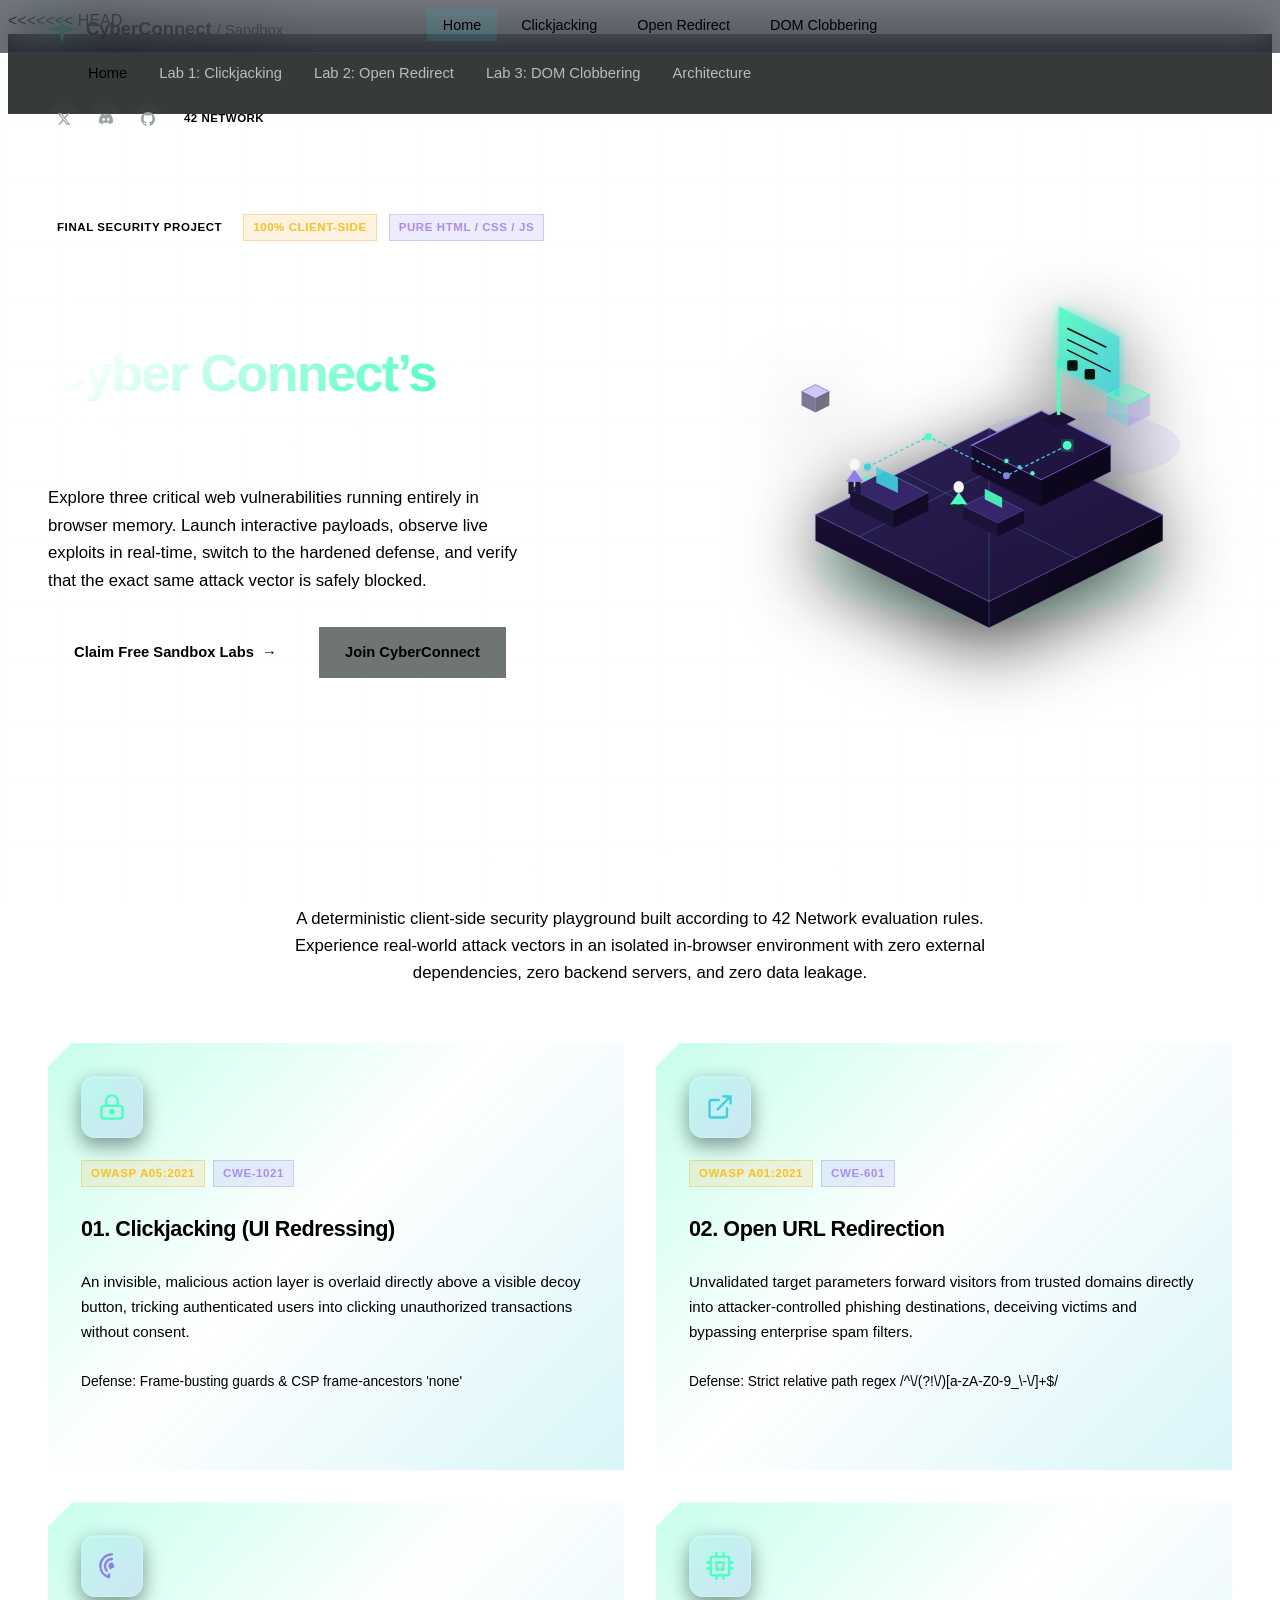
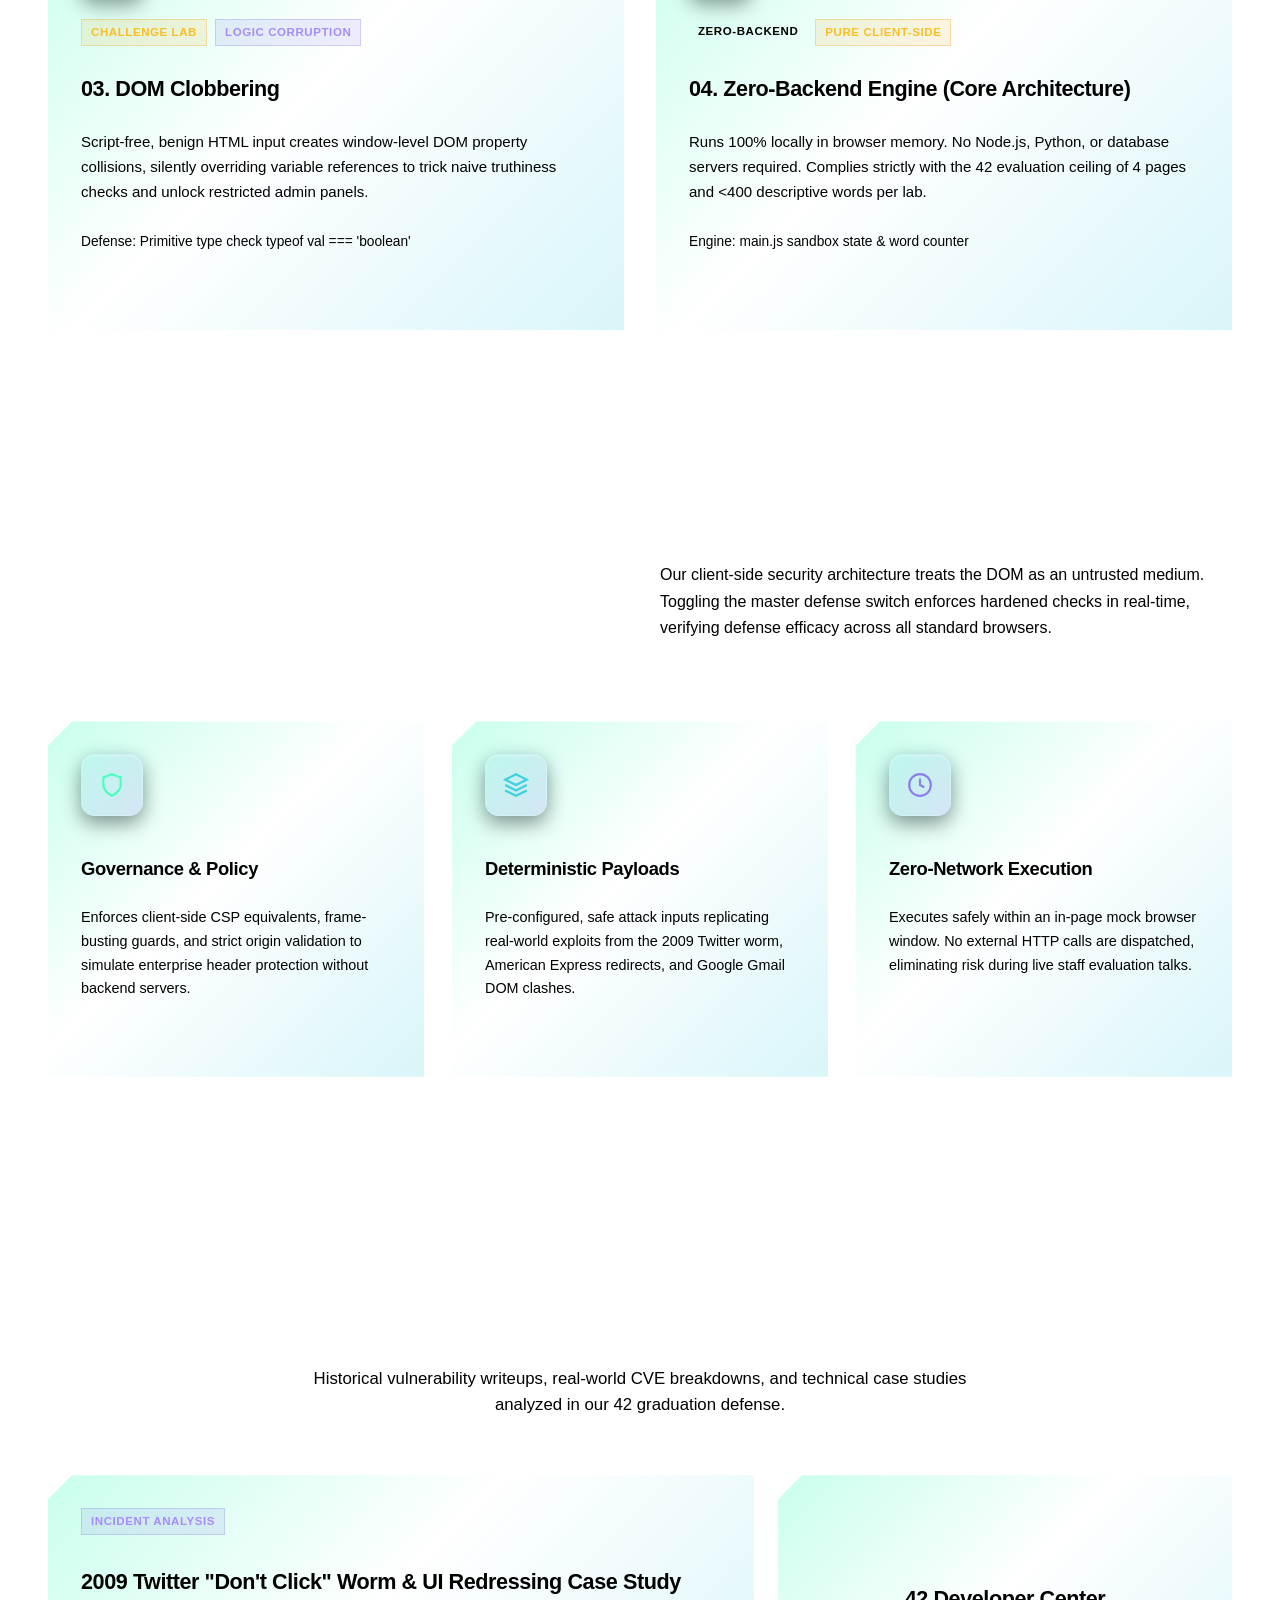
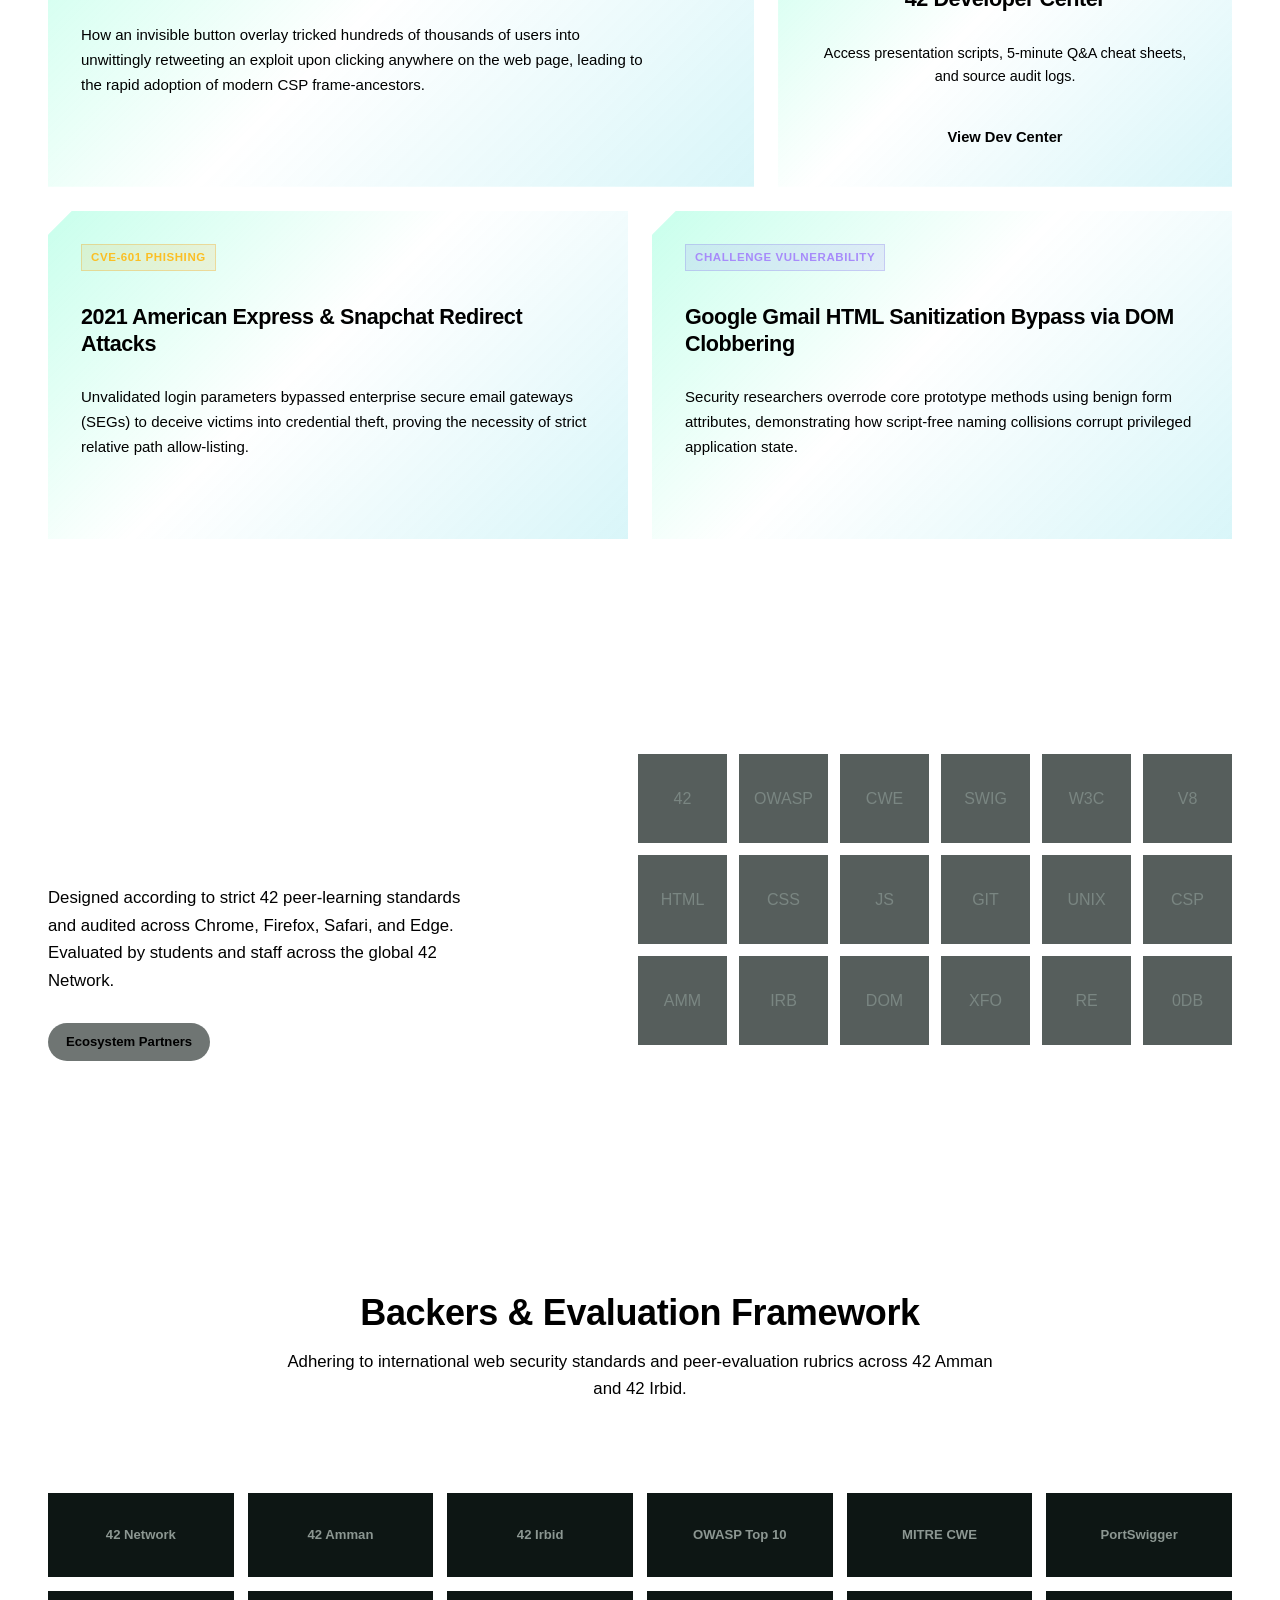
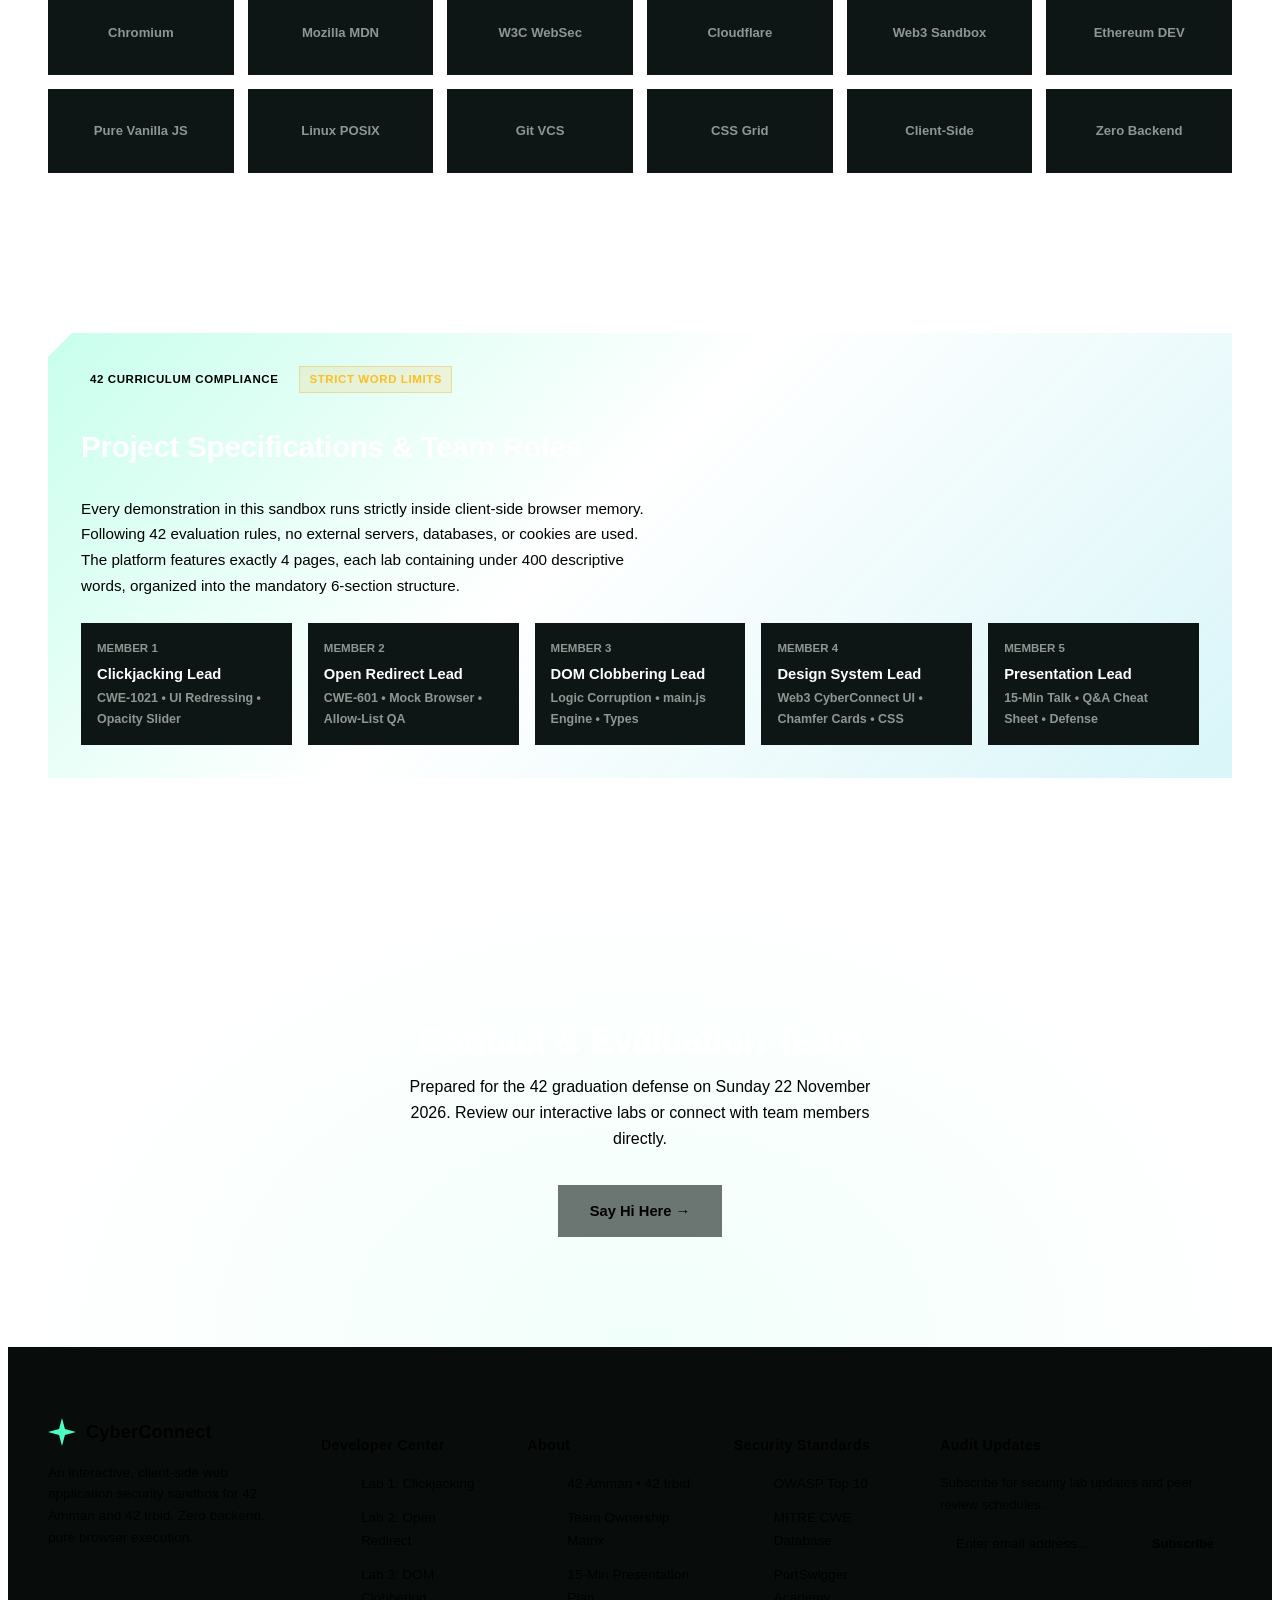
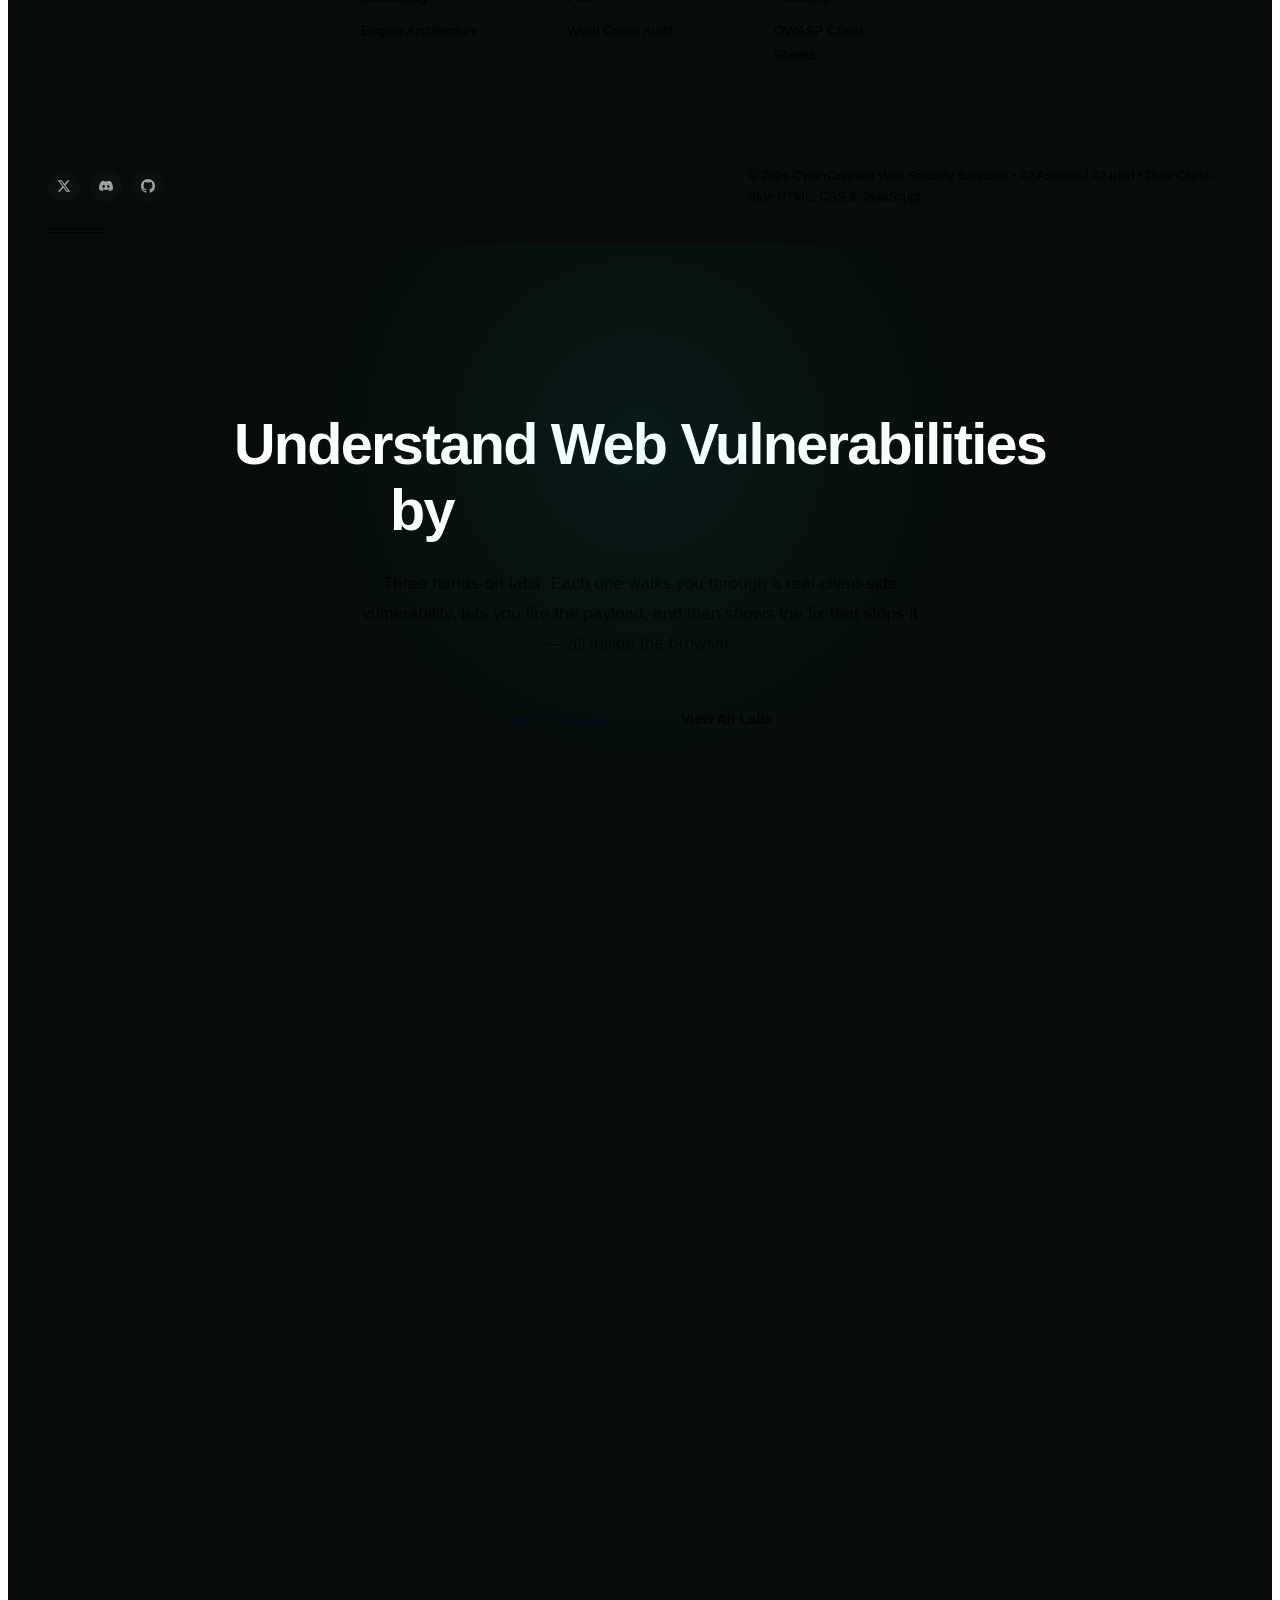
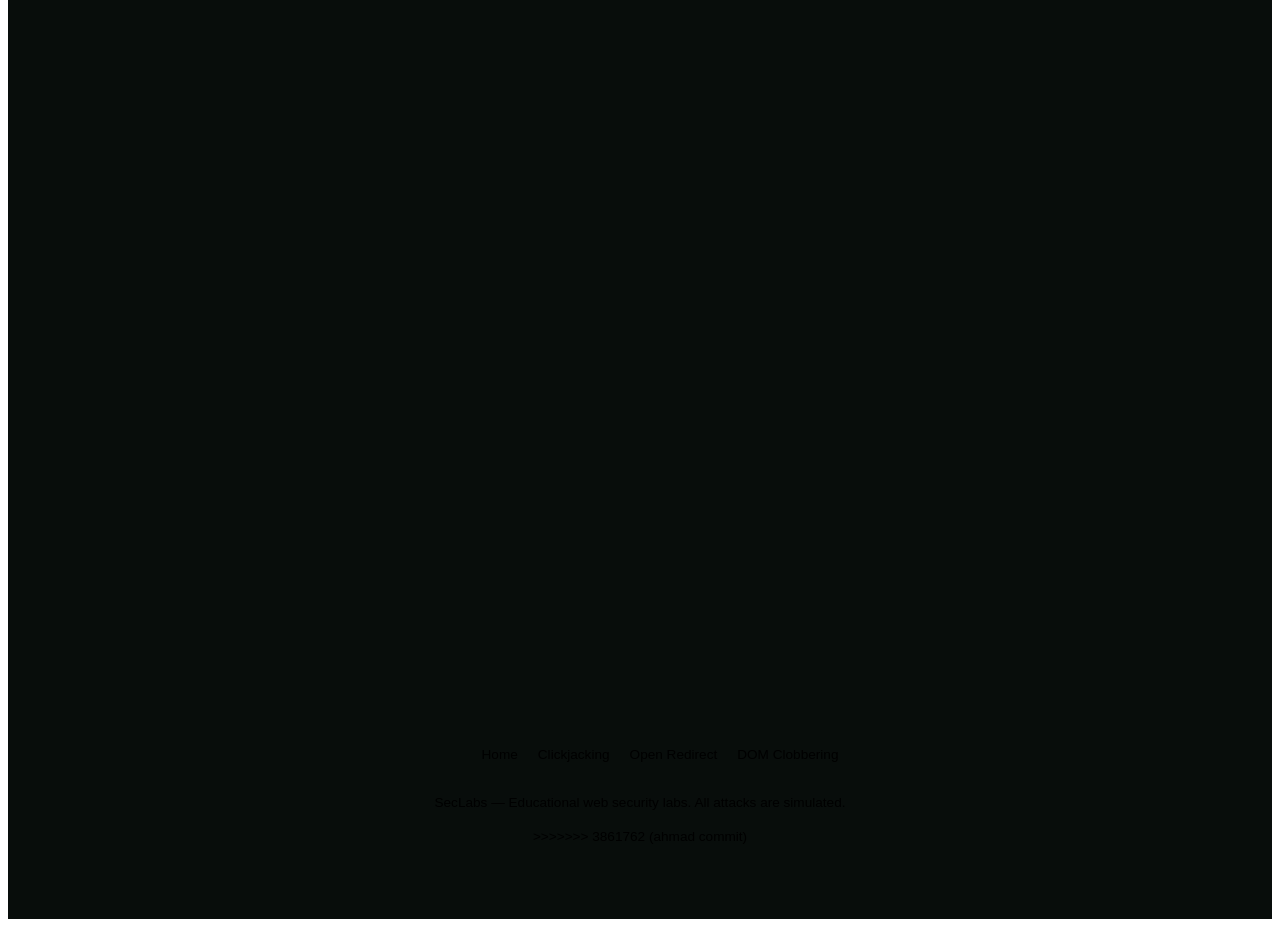
==== commit 2a406895: "ahmad commit" ====
--- a/index.html
+++ b/index.html
@@ -3,6 +3,7 @@
 <head>
   <meta charset="UTF-8">
   <meta name="viewport" content="width=device-width, initial-scale=1.0">
+<<<<<<< HEAD
   <title>CyberConnect Web Security Sandbox | 42 Amman & Irbid</title>
   <link rel="stylesheet" href="assets/css/style.css">
 </head>
@@ -756,6 +757,377 @@
           &copy; 2026 CyberConnect Web Security Sandbox &bull; 42 Amman / 42 Irbid &bull; Pure Client-Side HTML, CSS &amp; JavaScript.
         </p>
       </div>
+=======
+  <title>SecLabs — Interactive Web Security Labs</title>
+  <link rel="stylesheet" href="assets/css/style.css">
+  <link rel="icon" href="data:image/svg+xml,<svg xmlns='http://www.w3.org/2000/svg' viewBox='0 0 100 100'><text y='.9em' font-size='90'>🛡️</text></svg>">
+  <style>
+    /* ---- Hero ---- */
+    .hero {
+      padding: 120px 0 60px;
+      text-align: center;
+      position: relative;
+      overflow: hidden;
+    }
+    .hero::before {
+      content: '';
+      position: absolute;
+      top: -200px;
+      left: 50%;
+      transform: translateX(-50%);
+      width: 800px;
+      height: 800px;
+      background: radial-gradient(circle, rgba(0,240,255,0.06) 0%, rgba(0,255,136,0.02) 40%, transparent 70%);
+      pointer-events: none;
+    }
+    .hero h1 {
+      margin-bottom: 24px;
+      font-size: clamp(2.2rem, 5.5vw, 3.6rem);
+      letter-spacing: -0.03em;
+      line-height: 1.15;
+    }
+    .hero h1 .highlight {
+      background: var(--grad-cyan);
+      -webkit-background-clip: text;
+      -webkit-text-fill-color: transparent;
+      background-clip: text;
+    }
+    .hero__sub {
+      max-width: 560px;
+      margin: 0 auto 40px;
+      font-size: 1.08rem;
+      line-height: 1.75;
+      color: var(--text-muted);
+    }
+    .hero__actions {
+      display: flex;
+      align-items: center;
+      justify-content: center;
+      gap: 14px;
+      flex-wrap: wrap;
+    }
+
+    /* ---- Lab Cards ---- */
+    .labs-grid {
+      display: grid;
+      grid-template-columns: repeat(3, 1fr);
+      gap: 24px;
+      margin-top: 48px;
+    }
+    .lab-card {
+      background: var(--bg-card);
+      border: 1px solid var(--border);
+      border-radius: var(--radius);
+      padding: 32px 28px;
+      transition: all var(--transition);
+      display: flex;
+      flex-direction: column;
+      position: relative;
+      overflow: hidden;
+    }
+    .lab-card::before {
+      content: '';
+      position: absolute;
+      top: 0;
+      left: 0;
+      right: 0;
+      height: 3px;
+      opacity: 0;
+      transition: opacity var(--transition);
+    }
+    .lab-card:nth-child(1)::before { background: linear-gradient(90deg, #ff4466, #ff6688); }
+    .lab-card:nth-child(2)::before { background: linear-gradient(90deg, #ffaa00, #ffc944); }
+    .lab-card:nth-child(3)::before { background: linear-gradient(90deg, #a855f7, #c084fc); }
+    .lab-card:hover {
+      border-color: var(--cyan-dim);
+      box-shadow: var(--glow-cyan);
+      transform: translateY(-4px);
+    }
+    .lab-card:hover::before {
+      opacity: 1;
+    }
+    .lab-card__icon {
+      width: 52px;
+      height: 52px;
+      border-radius: var(--radius);
+      display: flex;
+      align-items: center;
+      justify-content: center;
+      font-size: 1.5rem;
+      margin-bottom: 20px;
+      flex-shrink: 0;
+    }
+    .lab-card__icon--cj  { background: rgba(255,68,102,0.12); border: 1px solid rgba(255,68,102,0.25); }
+    .lab-card__icon--or  { background: rgba(255,170,0,0.12); border: 1px solid rgba(255,170,0,0.25); }
+    .lab-card__icon--dc  { background: rgba(168,85,247,0.12); border: 1px solid rgba(168,85,247,0.25); }
+
+    .lab-card__num {
+      font-size: 0.72rem;
+      font-weight: 700;
+      text-transform: uppercase;
+      letter-spacing: 0.08em;
+      color: var(--text-dim);
+      margin-bottom: 8px;
+    }
+    .lab-card h3 {
+      margin-bottom: 8px;
+      font-size: 1.2rem;
+    }
+    .lab-card__meta {
+      display: flex;
+      gap: 8px;
+      margin-bottom: 14px;
+      flex-wrap: wrap;
+    }
+    .lab-card p {
+      font-size: 0.92rem;
+      flex: 1;
+      margin-bottom: 24px;
+    }
+    .lab-card__link {
+      display: inline-flex;
+      align-items: center;
+      gap: 8px;
+      color: var(--cyan);
+      font-weight: 600;
+      font-size: 0.9rem;
+      transition: gap var(--transition), color var(--transition);
+      margin-top: auto;
+    }
+    .lab-card__link:hover {
+      gap: 12px;
+      color: var(--green);
+    }
+
+    /* ---- Section Titles ---- */
+    .section-title {
+      text-align: center;
+      margin-bottom: 8px;
+    }
+    .section-subtitle {
+      text-align: center;
+      font-size: 1.05rem;
+      margin: 0 auto;
+    }
+
+    /* ---- How It Works ---- */
+    .how-grid {
+      display: grid;
+      grid-template-columns: repeat(4, 1fr);
+      gap: 20px;
+      margin-top: 48px;
+    }
+    .how-step {
+      text-align: center;
+      padding: 28px 20px;
+      background: var(--bg-card);
+      border: 1px solid var(--border);
+      border-radius: var(--radius);
+      position: relative;
+    }
+    .how-step__num {
+      position: absolute;
+      top: 14px;
+      right: 16px;
+      font-size: 0.72rem;
+      font-weight: 700;
+      color: var(--text-dim);
+      opacity: 0.5;
+    }
+    .how-step__icon {
+      font-size: 1.8rem;
+      margin-bottom: 14px;
+    }
+    .how-step h4 {
+      font-size: 0.95rem;
+      margin-bottom: 8px;
+    }
+    .how-step p {
+      font-size: 0.85rem;
+      margin: 0 auto;
+      line-height: 1.6;
+    }
+
+    /* ---- Disclaimer ---- */
+    .disclaimer {
+      max-width: 640px;
+      margin: 0 auto;
+      text-align: center;
+      padding: 24px 32px;
+      background: rgba(0, 240, 255, 0.04);
+      border: 1px solid rgba(0, 240, 255, 0.12);
+      border-radius: var(--radius);
+      font-size: 0.88rem;
+      color: var(--text-muted);
+      line-height: 1.65;
+    }
+
+    @media (max-width: 900px) {
+      .labs-grid { grid-template-columns: 1fr; }
+      .how-grid  { grid-template-columns: repeat(2, 1fr); }
+    }
+    @media (max-width: 480px) {
+      .how-grid { grid-template-columns: 1fr; }
+      .hero { padding: 80px 0 40px; }
+    }
+  </style>
+</head>
+<body>
+
+  <!-- ==================== NAV ==================== -->
+  <nav class="nav">
+    <div class="nav__inner">
+      <a href="index.html" class="nav__logo"></a>
+      <ul class="nav__links">
+        <li><a href="index.html" class="active">Home</a></li>
+        <li><a href="lab1.html">Clickjacking</a></li>
+        <li><a href="lab2.html">Open Redirect</a></li>
+        <li><a href="lab3.html">DOM Clobbering</a></li>
+      </ul>
+      <button class="nav__hamburger" aria-label="Toggle menu" aria-expanded="false">
+        <span></span><span></span><span></span>
+      </button>
+    </div>
+  </nav>
+
+  <main>
+    <!-- ==================== HERO ==================== -->
+    <section class="hero container">
+      <h1>Understand Web Vulnerabilities<br>by <span class="highlight">Exploiting Them</span></h1>
+      <p class="hero__sub">
+        Three hands-on labs. Each one walks you through a real client-side
+        vulnerability, lets you fire the payload, and then shows the fix
+        that stops it — all inside the browser.
+      </p>
+      <div class="hero__actions">
+        <a href="lab1.html" class="btn btn--primary">Start First Lab →</a>
+        <a href="#labs" class="btn btn--secondary">View All Labs</a>
+      </div>
+    </section>
+
+    <!-- ==================== LABS ==================== -->
+    <section id="labs" class="section container">
+      <h2 class="section-title animate-in">The Labs</h2>
+      <p class="section-subtitle animate-in">
+        Each lab explains the vulnerability, lets you try it, and shows the fix that blocks it.
+      </p>
+
+      <div class="labs-grid">
+        <!-- Lab 1 -->
+        <div class="lab-card animate-in">
+          <div class="lab-card__icon lab-card__icon--cj">🖱️</div>
+          <div class="lab-card__num">Lab 01</div>
+          <h3>Clickjacking</h3>
+          <div class="lab-card__meta">
+            <span class="badge badge--red">CWE-1021</span>
+            <span class="badge badge--orange">OWASP A05</span>
+          </div>
+          <p>
+            An invisible iframe tricks users into clicking
+            hidden buttons. Overlays hijack your actions.
+            Frame-busting headers stop them.
+          </p>
+          <a href="lab1.html" class="lab-card__link">
+            Launch Lab <span>→</span>
+          </a>
+        </div>
+
+        <!-- Lab 2 -->
+        <div class="lab-card animate-in">
+          <div class="lab-card__icon lab-card__icon--or">🔀</div>
+          <div class="lab-card__num">Lab 02</div>
+          <h3>Open Redirect</h3>
+          <div class="lab-card__meta">
+            <span class="badge badge--red">CWE-601</span>
+            <span class="badge badge--orange">OWASP A01</span>
+          </div>
+          <p>
+            A trusted URL quietly sends users to a phishing page.
+            Unvalidated redirect parameters get weaponized.
+            Domain whitelisting shuts it down.
+          </p>
+          <a href="lab2.html" class="lab-card__link">
+            Launch Lab <span>→</span>
+          </a>
+        </div>
+
+        <!-- Lab 3 -->
+        <div class="lab-card animate-in">
+          <div class="lab-card__icon lab-card__icon--dc">🧬</div>
+          <div class="lab-card__num">Lab 03</div>
+          <h3>DOM Clobbering</h3>
+          <div class="lab-card__meta">
+            <span class="badge badge--red">CWE-79</span>
+            <span class="badge badge--orange">OWASP A03</span>
+          </div>
+          <p>
+            Injected HTML elements shadow JavaScript globals
+            and hijack application logic — without a single
+            script tag. Proper scoping blocks it.
+          </p>
+          <a href="lab3.html" class="lab-card__link">
+            Launch Lab <span>→</span>
+          </a>
+        </div>
+      </div>
+    </section>
+
+    <!-- ==================== HOW IT WORKS ==================== -->
+    <section class="section container">
+      <h2 class="section-title animate-in">How Each Lab Works</h2>
+      <p class="section-subtitle animate-in">
+        Every lab follows the same four-step flow
+      </p>
+
+      <div class="how-grid">
+        <div class="how-step animate-in">
+          <span class="how-step__num">01</span>
+          <div class="how-step__icon">📖</div>
+          <h4>Understand</h4>
+          <p>Plain-English explanation of the vulnerability with OWASP and CWE references.</p>
+        </div>
+        <div class="how-step animate-in">
+          <span class="how-step__num">02</span>
+          <div class="how-step__icon">👀</div>
+          <h4>See the Code</h4>
+          <p>Realistic vulnerable code with the dangerous line highlighted and explained.</p>
+        </div>
+        <div class="how-step animate-in">
+          <span class="how-step__num">03</span>
+          <div class="how-step__icon">💥</div>
+          <h4>Fire the Payload</h4>
+          <p>Press a payload button and watch the vulnerability trigger inside a live sandbox.</p>
+        </div>
+        <div class="how-step animate-in">
+          <span class="how-step__num">04</span>
+          <div class="how-step__icon">🛡️</div>
+          <h4>Apply the Fix</h4>
+          <p>Switch to fixed mode — the same payload fails. See which line of code stops it.</p>
+        </div>
+      </div>
+    </section>
+
+    <!-- ==================== DISCLAIMER ==================== -->
+    <section class="section container">
+      <div class="disclaimer animate-in">
+        All demonstrations on this site are client-side simulations.
+        No real systems are targeted, no real credentials are used,
+        and no malicious code is executed.
+      </div>
+    </section>
+  </main>
+
+  <!-- ==================== FOOTER ==================== -->
+  <footer class="footer">
+    <div class="container">
+      <ul class="footer__links">
+        <li><a href="index.html">Home</a></li>
+        <li><a href="lab1.html">Clickjacking</a></li>
+        <li><a href="lab2.html">Open Redirect</a></li>
+        <li><a href="lab3.html">DOM Clobbering</a></li>
+      </ul>
+      <p>SecLabs — Educational web security labs. All attacks are simulated.</p>
+>>>>>>> 3861762 (ahmad commit)
     </div>
   </footer>
 
--- a/assets/css/style.css
+++ b/assets/css/style.css
@@ -1,3 +1,4 @@
+<<<<<<< HEAD
 /* ==========================================================================
    CYBERCONNECT-STYLE WEB3 DARK THEME DESIGN SYSTEM
    Interactive Web Security Sandbox • 42 Amman & Irbid
@@ -62,6 +63,68 @@
 }
 
 /* Reset & Global */
+=======
+/* ============================================================
+   SecLabs — Global Stylesheet
+   Dark cyber theme with neon cyan/green accents
+   ============================================================ */
+
+/* ---------- Google Fonts ---------- */
+@import url('https://fonts.googleapis.com/css2?family=Inter:wght@400;500;600;700;800&family=JetBrains+Mono:wght@400;500;700&display=swap');
+
+/* ---------- CSS Custom Properties ---------- */
+:root {
+  /* Backgrounds */
+  --bg-body:        #060b18;
+  --bg-card:        #0d1525;
+  --bg-card-hover:  #111d33;
+  --bg-code:        #080e1c;
+  --bg-input:       #0a1020;
+  --bg-nav:         rgba(6, 11, 24, 0.92);
+
+  /* Borders */
+  --border:         #1a2740;
+  --border-glow:    #00f0ff33;
+
+  /* Accents */
+  --cyan:           #00f0ff;
+  --cyan-dim:       #00f0ff99;
+  --green:          #00ff88;
+  --green-dim:      #00ff8866;
+  --purple:         #a855f7;
+  --red:            #ff4466;
+  --orange:         #ffaa00;
+  --yellow:         #ffd700;
+
+  /* Text */
+  --text:           #e0e6f0;
+  --text-muted:     #7a8da6;
+  --text-dim:       #4a5e78;
+
+  /* Gradients */
+  --grad-cyan:      linear-gradient(135deg, #00f0ff 0%, #00c8ff 100%);
+  --grad-green:     linear-gradient(135deg, #00ff88 0%, #00d4aa 100%);
+  --grad-danger:    linear-gradient(135deg, #ff4466 0%, #ff2244 100%);
+
+  /* Shadows */
+  --glow-cyan:      0 0 20px rgba(0, 240, 255, 0.15), 0 0 60px rgba(0, 240, 255, 0.05);
+  --glow-green:     0 0 20px rgba(0, 255, 136, 0.15), 0 0 60px rgba(0, 255, 136, 0.05);
+  --glow-red:       0 0 20px rgba(255, 68, 102, 0.15);
+  --shadow-card:    0 4px 24px rgba(0, 0, 0, 0.4);
+
+  /* Sizing */
+  --radius:         12px;
+  --radius-sm:      8px;
+  --radius-xs:      6px;
+  --max-width:      1200px;
+  --nav-height:     68px;
+
+  /* Transitions */
+  --transition:     0.25s cubic-bezier(0.4, 0, 0.2, 1);
+}
+
+/* ---------- Reset ---------- */
+>>>>>>> 3861762 (ahmad commit)
 *, *::before, *::after {
   box-sizing: border-box;
   margin: 0;
@@ -70,6 +133,7 @@
 
 html {
   scroll-behavior: smooth;
+<<<<<<< HEAD
 }
 
 body {
@@ -245,11 +309,78 @@
 }
 
 .nav-container {
+=======
+  -webkit-font-smoothing: antialiased;
+  -moz-osx-font-smoothing: grayscale;
+}
+
+body {
+  font-family: 'Inter', -apple-system, BlinkMacSystemFont, 'Segoe UI', sans-serif;
+  font-size: 16px;
+  line-height: 1.65;
+  color: var(--text);
+  background: var(--bg-body);
+  min-height: 100vh;
+  overflow-x: hidden;
+}
+
+/* Subtle grid background */
+body::before {
+  content: '';
+  position: fixed;
+  inset: 0;
+  background:
+    linear-gradient(rgba(0,240,255,0.02) 1px, transparent 1px),
+    linear-gradient(90deg, rgba(0,240,255,0.02) 1px, transparent 1px);
+  background-size: 60px 60px;
+  pointer-events: none;
+  z-index: 0;
+}
+
+a { color: var(--cyan); text-decoration: none; transition: color var(--transition); }
+a:hover { color: var(--green); }
+
+img { max-width: 100%; display: block; }
+
+/* ---------- Typography ---------- */
+h1, h2, h3, h4 {
+  font-weight: 700;
+  line-height: 1.25;
+  color: #fff;
+}
+
+h1 { font-size: clamp(2rem, 5vw, 3.2rem); letter-spacing: -0.02em; }
+h2 { font-size: clamp(1.5rem, 3.5vw, 2rem); letter-spacing: -0.01em; }
+h3 { font-size: 1.25rem; }
+h4 { font-size: 1.1rem; }
+
+p { color: var(--text-muted); max-width: 68ch; }
+
+/* ---------- Navigation ---------- */
+.nav {
+  position: fixed;
+  top: 0;
+  left: 0;
+  right: 0;
+  height: var(--nav-height);
+  background: rgba(6, 11, 24, 0.55);
+  backdrop-filter: blur(24px) saturate(1.4);
+  -webkit-backdrop-filter: blur(24px) saturate(1.4);
+  border-bottom: 1px solid rgba(255, 255, 255, 0.06);
+  z-index: 1000;
+  display: flex;
+  align-items: center;
+  padding: 0 24px;
+}
+
+.nav__inner {
+>>>>>>> 3861762 (ahmad commit)
   width: 100%;
   max-width: var(--max-width);
   margin: 0 auto;
   display: flex;
   align-items: center;
+<<<<<<< HEAD
   justify-content: space-between;
 }
 
@@ -1253,3 +1384,756 @@
     font-size: 2.4rem;
   }
 }
+=======
+  justify-content: center;
+}
+
+.nav__logo {
+  display: none;
+}
+
+.nav__logo-icon {
+  display: none;
+}
+
+.nav__links {
+  display: flex;
+  align-items: center;
+  gap: 8px;
+  list-style: none;
+}
+
+.nav__links a {
+  padding: 8px 16px;
+  border-radius: var(--radius-xs);
+  color: var(--text-muted);
+  font-size: 0.9rem;
+  font-weight: 500;
+  transition: all var(--transition);
+}
+
+.nav__links a:hover,
+.nav__links a.active {
+  color: var(--cyan);
+  background: rgba(0, 240, 255, 0.08);
+}
+
+.nav__hamburger {
+  display: none;
+  flex-direction: column;
+  gap: 5px;
+  cursor: pointer;
+  padding: 8px;
+  background: none;
+  border: none;
+}
+
+.nav__hamburger span {
+  width: 24px;
+  height: 2px;
+  background: var(--text);
+  border-radius: 2px;
+  transition: all var(--transition);
+}
+
+/* ---------- Main Content ---------- */
+main {
+  position: relative;
+  z-index: 1;
+  padding-top: var(--nav-height);
+}
+
+.container {
+  max-width: var(--max-width);
+  margin: 0 auto;
+  padding: 0 24px;
+}
+
+.section {
+  padding: 80px 0;
+}
+
+/* ---------- Cards ---------- */
+.card {
+  background: var(--bg-card);
+  border: 1px solid var(--border);
+  border-radius: var(--radius);
+  padding: 28px;
+  transition: all var(--transition);
+}
+
+.card:hover {
+  border-color: var(--cyan-dim);
+  box-shadow: var(--glow-cyan);
+  background: var(--bg-card-hover);
+  transform: translateY(-2px);
+}
+
+/* ---------- Buttons ---------- */
+.btn {
+  display: inline-flex;
+  align-items: center;
+  gap: 8px;
+  padding: 10px 22px;
+  border-radius: var(--radius-sm);
+  font-family: 'Inter', sans-serif;
+  font-size: 0.9rem;
+  font-weight: 600;
+  border: none;
+  cursor: pointer;
+  transition: all var(--transition);
+  white-space: nowrap;
+}
+
+.btn--primary {
+  background: var(--grad-cyan);
+  color: #060b18;
+}
+.btn--primary:hover {
+  box-shadow: var(--glow-cyan);
+  transform: translateY(-1px);
+}
+
+.btn--secondary {
+  background: transparent;
+  color: var(--cyan);
+  border: 1px solid var(--cyan-dim);
+}
+.btn--secondary:hover {
+  background: rgba(0, 240, 255, 0.1);
+  border-color: var(--cyan);
+}
+
+.btn--danger {
+  background: var(--grad-danger);
+  color: #fff;
+}
+.btn--danger:hover {
+  box-shadow: var(--glow-red);
+  transform: translateY(-1px);
+}
+
+.btn--ghost {
+  background: rgba(255,255,255,0.05);
+  color: var(--text);
+  border: 1px solid var(--border);
+}
+.btn--ghost:hover {
+  background: rgba(255,255,255,0.1);
+  border-color: var(--text-muted);
+}
+
+.btn--sm {
+  padding: 7px 14px;
+  font-size: 0.82rem;
+}
+
+/* ---------- Code Blocks ---------- */
+.code-block {
+  background: var(--bg-code);
+  border: 1px solid var(--border);
+  border-radius: var(--radius-sm);
+  overflow-x: auto;
+  font-family: 'JetBrains Mono', monospace;
+  font-size: 0.85rem;
+  line-height: 1.7;
+}
+
+.code-block__header {
+  display: flex;
+  align-items: center;
+  justify-content: space-between;
+  padding: 10px 16px;
+  border-bottom: 1px solid var(--border);
+  background: rgba(255,255,255,0.02);
+}
+
+.code-block__title {
+  font-size: 0.8rem;
+  font-weight: 600;
+  color: var(--text-muted);
+  text-transform: uppercase;
+  letter-spacing: 0.05em;
+}
+
+.code-block__dot {
+  display: flex;
+  gap: 6px;
+}
+
+.code-block__dot span {
+  width: 10px;
+  height: 10px;
+  border-radius: 50%;
+}
+.code-block__dot span:nth-child(1) { background: #ff5f57; }
+.code-block__dot span:nth-child(2) { background: #febc2e; }
+.code-block__dot span:nth-child(3) { background: #28c840; }
+
+.code-block pre {
+  padding: 16px;
+  margin: 0;
+  counter-reset: line;
+}
+
+.code-block .line {
+  display: block;
+  padding: 2px 0 2px 44px;
+  position: relative;
+}
+
+.code-block .line::before {
+  counter-increment: line;
+  content: counter(line);
+  position: absolute;
+  left: 0;
+  width: 32px;
+  text-align: right;
+  color: var(--text-dim);
+  font-size: 0.78rem;
+  user-select: none;
+}
+
+.code-block .line--highlight {
+  background: rgba(255, 68, 102, 0.12);
+  border-left: 3px solid var(--red);
+  margin-left: -16px;
+  padding-left: 57px;
+  border-radius: 2px;
+}
+
+.code-block .line--fix {
+  background: rgba(0, 255, 136, 0.1);
+  border-left: 3px solid var(--green);
+  margin-left: -16px;
+  padding-left: 57px;
+  border-radius: 2px;
+}
+
+/* Syntax colors */
+.code-block .kw   { color: var(--purple); }
+.code-block .fn   { color: #60a5fa; }
+.code-block .str  { color: var(--green); }
+.code-block .cmt  { color: var(--text-dim); font-style: italic; }
+.code-block .num  { color: var(--orange); }
+.code-block .op   { color: var(--cyan); }
+.code-block .tag  { color: var(--red); }
+.code-block .attr { color: var(--orange); }
+.code-block .val  { color: var(--green); }
+
+/* ---------- Toggle Switch ---------- */
+.toggle {
+  display: flex;
+  align-items: center;
+  gap: 14px;
+}
+
+.toggle__label {
+  font-size: 0.9rem;
+  font-weight: 600;
+  transition: color var(--transition);
+}
+
+.toggle__label--vuln {
+  color: var(--red);
+}
+
+.toggle__label--fix {
+  color: var(--text-dim);
+}
+
+.toggle__switch {
+  position: relative;
+  width: 56px;
+  height: 28px;
+  cursor: pointer;
+}
+
+.toggle__switch input {
+  opacity: 0;
+  width: 0;
+  height: 0;
+}
+
+.toggle__slider {
+  position: absolute;
+  inset: 0;
+  background: rgba(255, 68, 102, 0.3);
+  border: 1px solid var(--red);
+  border-radius: 20px;
+  transition: all var(--transition);
+}
+
+.toggle__slider::before {
+  content: '';
+  position: absolute;
+  left: 3px;
+  top: 3px;
+  width: 20px;
+  height: 20px;
+  border-radius: 50%;
+  background: var(--red);
+  transition: all var(--transition);
+  box-shadow: 0 0 8px rgba(255, 68, 102, 0.4);
+}
+
+.toggle__switch input:checked + .toggle__slider {
+  background: rgba(0, 255, 136, 0.2);
+  border-color: var(--green);
+}
+
+.toggle__switch input:checked + .toggle__slider::before {
+  transform: translateX(28px);
+  background: var(--green);
+  box-shadow: 0 0 8px rgba(0, 255, 136, 0.4);
+}
+
+/* ---------- Badges ---------- */
+.badge {
+  display: inline-flex;
+  align-items: center;
+  gap: 5px;
+  padding: 4px 10px;
+  border-radius: 20px;
+  font-size: 0.75rem;
+  font-weight: 600;
+  letter-spacing: 0.03em;
+  text-transform: uppercase;
+}
+
+.badge--red {
+  background: rgba(255, 68, 102, 0.15);
+  color: var(--red);
+  border: 1px solid rgba(255, 68, 102, 0.3);
+}
+
+.badge--green {
+  background: rgba(0, 255, 136, 0.1);
+  color: var(--green);
+  border: 1px solid rgba(0, 255, 136, 0.3);
+}
+
+.badge--cyan {
+  background: rgba(0, 240, 255, 0.1);
+  color: var(--cyan);
+  border: 1px solid rgba(0, 240, 255, 0.3);
+}
+
+.badge--orange {
+  background: rgba(255,170,0,0.1);
+  color: var(--orange);
+  border: 1px solid rgba(255,170,0,0.3);
+}
+
+/* ---------- Sandbox / Demo Area ---------- */
+.sandbox {
+  background: var(--bg-code);
+  border: 1px solid var(--border);
+  border-radius: var(--radius);
+  overflow: hidden;
+  position: relative;
+}
+
+.sandbox__header {
+  display: flex;
+  align-items: center;
+  gap: 12px;
+  padding: 12px 16px;
+  background: rgba(255,255,255,0.03);
+  border-bottom: 1px solid var(--border);
+}
+
+.sandbox__url {
+  flex: 1;
+  background: var(--bg-input);
+  border: 1px solid var(--border);
+  border-radius: var(--radius-xs);
+  padding: 6px 12px;
+  color: var(--text-muted);
+  font-family: 'JetBrains Mono', monospace;
+  font-size: 0.8rem;
+  overflow: hidden;
+  text-overflow: ellipsis;
+  white-space: nowrap;
+}
+
+.sandbox__body {
+  padding: 24px;
+  min-height: 200px;
+  display: flex;
+  flex-direction: column;
+  align-items: center;
+  justify-content: center;
+  gap: 16px;
+}
+
+/* ---------- Alert / Toast ---------- */
+.toast {
+  position: fixed;
+  bottom: 24px;
+  right: 24px;
+  padding: 14px 24px;
+  border-radius: var(--radius-sm);
+  font-size: 0.9rem;
+  font-weight: 500;
+  z-index: 9999;
+  animation: slideUp 0.4s ease, fadeOut 0.4s ease 3.6s forwards;
+  max-width: 400px;
+}
+
+.toast--danger {
+  background: rgba(255, 68, 102, 0.15);
+  border: 1px solid var(--red);
+  color: var(--red);
+}
+
+.toast--success {
+  background: rgba(0, 255, 136, 0.12);
+  border: 1px solid var(--green);
+  color: var(--green);
+}
+
+.toast--info {
+  background: rgba(0, 240, 255, 0.12);
+  border: 1px solid var(--cyan);
+  color: var(--cyan);
+}
+
+@keyframes slideUp {
+  from { transform: translateY(20px); opacity: 0; }
+  to   { transform: translateY(0); opacity: 1; }
+}
+@keyframes fadeOut {
+  to { opacity: 0; transform: translateY(-10px); pointer-events: none; }
+}
+
+/* ---------- Lab Page Layout ---------- */
+.lab-header {
+  padding: 48px 0 32px;
+  border-bottom: 1px solid var(--border);
+}
+
+.lab-header__meta {
+  display: flex;
+  align-items: center;
+  gap: 12px;
+  margin-bottom: 16px;
+  flex-wrap: wrap;
+}
+
+.lab-header__icon {
+  width: 56px;
+  height: 56px;
+  border-radius: var(--radius);
+  display: flex;
+  align-items: center;
+  justify-content: center;
+  font-size: 1.6rem;
+  flex-shrink: 0;
+}
+
+.lab-section {
+  padding: 40px 0;
+  border-bottom: 1px solid rgba(26, 39, 64, 0.5);
+}
+
+.lab-section:last-child {
+  border-bottom: none;
+}
+
+.lab-section__title {
+  display: flex;
+  align-items: center;
+  gap: 10px;
+  margin-bottom: 20px;
+  font-size: 1.1rem;
+}
+
+.lab-section__title .icon {
+  font-size: 1.2rem;
+}
+
+.lab-section__number {
+  display: inline-flex;
+  align-items: center;
+  justify-content: center;
+  width: 28px;
+  height: 28px;
+  border-radius: 50%;
+  background: rgba(0, 240, 255, 0.1);
+  border: 1px solid var(--cyan-dim);
+  color: var(--cyan);
+  font-size: 0.8rem;
+  font-weight: 700;
+  flex-shrink: 0;
+}
+
+/* ---------- Payload Buttons ---------- */
+.payload-group {
+  display: flex;
+  flex-wrap: nowrap;
+  gap: 10px;
+  margin-top: 16px;
+  overflow-x: auto;
+}
+
+.payload-btn {
+  display: inline-flex;
+  align-items: center;
+  gap: 8px;
+  padding: 10px 18px;
+  background: rgba(0, 240, 255, 0.08);
+  border: 1px solid var(--cyan-dim);
+  border-radius: var(--radius-sm);
+  color: var(--cyan);
+  font-family: 'JetBrains Mono', monospace;
+  font-size: 0.82rem;
+  cursor: pointer;
+  transition: all var(--transition);
+}
+
+.payload-btn:hover {
+  background: rgba(0, 240, 255, 0.15);
+  border-color: var(--cyan);
+  box-shadow: var(--glow-cyan);
+  transform: translateY(-1px);
+}
+
+.payload-btn::before {
+  content: '▶';
+  font-size: 0.7rem;
+}
+
+/* ---------- Result Display ---------- */
+.result-box {
+  background: var(--bg-code);
+  border: 1px solid var(--border);
+  border-radius: var(--radius-sm);
+  padding: 16px;
+  font-family: 'JetBrains Mono', monospace;
+  font-size: 0.85rem;
+  min-height: 60px;
+  margin-top: 12px;
+  transition: all var(--transition);
+  color: var(--text-muted);
+  word-break: break-word;
+}
+
+.result-box--danger {
+  border-color: rgba(255, 68, 102, 0.4);
+  background: rgba(255, 68, 102, 0.06);
+}
+
+.result-box--success {
+  border-color: rgba(0, 255, 136, 0.4);
+  background: rgba(0, 255, 136, 0.06);
+}
+
+/* ---------- Sources ---------- */
+.sources-list {
+  list-style: none;
+  display: flex;
+  flex-direction: column;
+  gap: 8px;
+}
+
+.sources-list li {
+  display: flex;
+  align-items: flex-start;
+  gap: 8px;
+  font-size: 0.88rem;
+  color: var(--text-muted);
+}
+
+.sources-list li::before {
+  content: '📎';
+  flex-shrink: 0;
+}
+
+/* ---------- Footer ---------- */
+.footer {
+  border-top: 1px solid var(--border);
+  padding: 40px 0;
+  text-align: center;
+  color: var(--text-dim);
+  font-size: 0.85rem;
+}
+
+.footer .container {
+  display: flex;
+  flex-direction: column;
+  align-items: center;
+  justify-content: center;
+  gap: 12px;
+}
+
+.footer p {
+  margin: 0 auto;
+  text-align: center;
+  max-width: 100%;
+}
+
+.footer__links {
+  display: flex;
+  align-items: center;
+  justify-content: center;
+  gap: 20px;
+  flex-wrap: wrap;
+  list-style: none;
+}
+
+.footer__links a {
+  color: var(--text-muted);
+  font-size: 0.85rem;
+  transition: color var(--transition);
+}
+
+.footer__links a:hover {
+  color: var(--cyan);
+}
+
+.footer a {
+  color: var(--text-muted);
+}
+
+/* ---------- Grid Utilities ---------- */
+.grid-2 {
+  display: grid;
+  grid-template-columns: repeat(2, 1fr);
+  gap: 24px;
+}
+
+.grid-3 {
+  display: grid;
+  grid-template-columns: repeat(3, 1fr);
+  gap: 24px;
+}
+
+/* ---------- Animations ---------- */
+@keyframes pulseGlow {
+  0%, 100% { box-shadow: 0 0 10px rgba(0, 240, 255, 0.1); }
+  50%      { box-shadow: 0 0 25px rgba(0, 240, 255, 0.25); }
+}
+
+@keyframes shimmer {
+  0%   { background-position: -200% center; }
+  100% { background-position: 200% center; }
+}
+
+.animate-in {
+  opacity: 0;
+  transform: translateY(20px);
+  transition: opacity 0.6s ease, transform 0.6s ease;
+}
+
+.animate-in.visible {
+  opacity: 1;
+  transform: translateY(0);
+}
+
+/* ---------- Responsive ---------- */
+@media (max-width: 900px) {
+  .grid-3 {
+    grid-template-columns: 1fr;
+  }
+  .grid-2 {
+    grid-template-columns: 1fr;
+  }
+}
+
+@media (max-width: 768px) {
+  :root {
+    --nav-height: 60px;
+  }
+
+  .nav__inner {
+    justify-content: flex-end;
+    position: relative;
+  }
+
+  .nav__links {
+    display: none;
+    position: absolute;
+    top: var(--nav-height);
+    left: -24px;
+    right: -24px;
+    flex-direction: column;
+    background: rgba(6, 11, 24, 0.95);
+    backdrop-filter: blur(24px);
+    -webkit-backdrop-filter: blur(24px);
+    border-bottom: 1px solid var(--border);
+    padding: 16px 24px;
+    gap: 4px;
+    z-index: 999;
+  }
+
+  .nav__links.open {
+    display: flex;
+  }
+
+  .nav__hamburger {
+    display: flex;
+  }
+
+  .section {
+    padding: 48px 0;
+  }
+
+  .lab-section {
+    padding: 28px 0;
+  }
+
+  .card {
+    padding: 20px;
+  }
+
+  .code-block {
+    font-size: 0.78rem;
+  }
+
+  .payload-group {
+    flex-wrap: wrap;
+  }
+}
+
+@media (max-width: 480px) {
+  body {
+    font-size: 15px;
+  }
+
+  .container {
+    padding: 0 16px;
+  }
+
+  .lab-header {
+    padding: 32px 0 24px;
+  }
+
+  .toggle {
+    flex-wrap: wrap;
+    gap: 10px;
+  }
+}
+
+/* ---------- Scrollbar ---------- */
+::-webkit-scrollbar {
+  width: 8px;
+  height: 8px;
+}
+::-webkit-scrollbar-track {
+  background: var(--bg-body);
+}
+::-webkit-scrollbar-thumb {
+  background: var(--border);
+  border-radius: 4px;
+}
+::-webkit-scrollbar-thumb:hover {
+  background: var(--text-dim);
+}
+
+/* ---------- Selection ---------- */
+::selection {
+  background: rgba(0, 240, 255, 0.25);
+  color: #fff;
+}
+>>>>>>> 3861762 (ahmad commit)
--- a/assets/css/style.css
+++ b/assets/css/style.css
@@ -1,3 +1,4 @@
+<<<<<<< HEAD
 /* ==========================================================================
    CYBERCONNECT-STYLE WEB3 DARK THEME DESIGN SYSTEM
    Interactive Web Security Sandbox • 42 Amman & Irbid
@@ -62,6 +63,68 @@
 }
 
 /* Reset & Global */
+=======
+/* ============================================================
+   SecLabs — Global Stylesheet
+   Dark cyber theme with neon cyan/green accents
+   ============================================================ */
+
+/* ---------- Google Fonts ---------- */
+@import url('https://fonts.googleapis.com/css2?family=Inter:wght@400;500;600;700;800&family=JetBrains+Mono:wght@400;500;700&display=swap');
+
+/* ---------- CSS Custom Properties ---------- */
+:root {
+  /* Backgrounds */
+  --bg-body:        #060b18;
+  --bg-card:        #0d1525;
+  --bg-card-hover:  #111d33;
+  --bg-code:        #080e1c;
+  --bg-input:       #0a1020;
+  --bg-nav:         rgba(6, 11, 24, 0.92);
+
+  /* Borders */
+  --border:         #1a2740;
+  --border-glow:    #00f0ff33;
+
+  /* Accents */
+  --cyan:           #00f0ff;
+  --cyan-dim:       #00f0ff99;
+  --green:          #00ff88;
+  --green-dim:      #00ff8866;
+  --purple:         #a855f7;
+  --red:            #ff4466;
+  --orange:         #ffaa00;
+  --yellow:         #ffd700;
+
+  /* Text */
+  --text:           #e0e6f0;
+  --text-muted:     #7a8da6;
+  --text-dim:       #4a5e78;
+
+  /* Gradients */
+  --grad-cyan:      linear-gradient(135deg, #00f0ff 0%, #00c8ff 100%);
+  --grad-green:     linear-gradient(135deg, #00ff88 0%, #00d4aa 100%);
+  --grad-danger:    linear-gradient(135deg, #ff4466 0%, #ff2244 100%);
+
+  /* Shadows */
+  --glow-cyan:      0 0 20px rgba(0, 240, 255, 0.15), 0 0 60px rgba(0, 240, 255, 0.05);
+  --glow-green:     0 0 20px rgba(0, 255, 136, 0.15), 0 0 60px rgba(0, 255, 136, 0.05);
+  --glow-red:       0 0 20px rgba(255, 68, 102, 0.15);
+  --shadow-card:    0 4px 24px rgba(0, 0, 0, 0.4);
+
+  /* Sizing */
+  --radius:         12px;
+  --radius-sm:      8px;
+  --radius-xs:      6px;
+  --max-width:      1200px;
+  --nav-height:     68px;
+
+  /* Transitions */
+  --transition:     0.25s cubic-bezier(0.4, 0, 0.2, 1);
+}
+
+/* ---------- Reset ---------- */
+>>>>>>> 3861762 (ahmad commit)
 *, *::before, *::after {
   box-sizing: border-box;
   margin: 0;
@@ -70,6 +133,7 @@
 
 html {
   scroll-behavior: smooth;
+<<<<<<< HEAD
 }
 
 body {
@@ -245,11 +309,78 @@
 }
 
 .nav-container {
+=======
+  -webkit-font-smoothing: antialiased;
+  -moz-osx-font-smoothing: grayscale;
+}
+
+body {
+  font-family: 'Inter', -apple-system, BlinkMacSystemFont, 'Segoe UI', sans-serif;
+  font-size: 16px;
+  line-height: 1.65;
+  color: var(--text);
+  background: var(--bg-body);
+  min-height: 100vh;
+  overflow-x: hidden;
+}
+
+/* Subtle grid background */
+body::before {
+  content: '';
+  position: fixed;
+  inset: 0;
+  background:
+    linear-gradient(rgba(0,240,255,0.02) 1px, transparent 1px),
+    linear-gradient(90deg, rgba(0,240,255,0.02) 1px, transparent 1px);
+  background-size: 60px 60px;
+  pointer-events: none;
+  z-index: 0;
+}
+
+a { color: var(--cyan); text-decoration: none; transition: color var(--transition); }
+a:hover { color: var(--green); }
+
+img { max-width: 100%; display: block; }
+
+/* ---------- Typography ---------- */
+h1, h2, h3, h4 {
+  font-weight: 700;
+  line-height: 1.25;
+  color: #fff;
+}
+
+h1 { font-size: clamp(2rem, 5vw, 3.2rem); letter-spacing: -0.02em; }
+h2 { font-size: clamp(1.5rem, 3.5vw, 2rem); letter-spacing: -0.01em; }
+h3 { font-size: 1.25rem; }
+h4 { font-size: 1.1rem; }
+
+p { color: var(--text-muted); max-width: 68ch; }
+
+/* ---------- Navigation ---------- */
+.nav {
+  position: fixed;
+  top: 0;
+  left: 0;
+  right: 0;
+  height: var(--nav-height);
+  background: rgba(6, 11, 24, 0.55);
+  backdrop-filter: blur(24px) saturate(1.4);
+  -webkit-backdrop-filter: blur(24px) saturate(1.4);
+  border-bottom: 1px solid rgba(255, 255, 255, 0.06);
+  z-index: 1000;
+  display: flex;
+  align-items: center;
+  padding: 0 24px;
+}
+
+.nav__inner {
+>>>>>>> 3861762 (ahmad commit)
   width: 100%;
   max-width: var(--max-width);
   margin: 0 auto;
   display: flex;
   align-items: center;
+<<<<<<< HEAD
   justify-content: space-between;
 }
 
@@ -1253,3 +1384,756 @@
     font-size: 2.4rem;
   }
 }
+=======
+  justify-content: center;
+}
+
+.nav__logo {
+  display: none;
+}
+
+.nav__logo-icon {
+  display: none;
+}
+
+.nav__links {
+  display: flex;
+  align-items: center;
+  gap: 8px;
+  list-style: none;
+}
+
+.nav__links a {
+  padding: 8px 16px;
+  border-radius: var(--radius-xs);
+  color: var(--text-muted);
+  font-size: 0.9rem;
+  font-weight: 500;
+  transition: all var(--transition);
+}
+
+.nav__links a:hover,
+.nav__links a.active {
+  color: var(--cyan);
+  background: rgba(0, 240, 255, 0.08);
+}
+
+.nav__hamburger {
+  display: none;
+  flex-direction: column;
+  gap: 5px;
+  cursor: pointer;
+  padding: 8px;
+  background: none;
+  border: none;
+}
+
+.nav__hamburger span {
+  width: 24px;
+  height: 2px;
+  background: var(--text);
+  border-radius: 2px;
+  transition: all var(--transition);
+}
+
+/* ---------- Main Content ---------- */
+main {
+  position: relative;
+  z-index: 1;
+  padding-top: var(--nav-height);
+}
+
+.container {
+  max-width: var(--max-width);
+  margin: 0 auto;
+  padding: 0 24px;
+}
+
+.section {
+  padding: 80px 0;
+}
+
+/* ---------- Cards ---------- */
+.card {
+  background: var(--bg-card);
+  border: 1px solid var(--border);
+  border-radius: var(--radius);
+  padding: 28px;
+  transition: all var(--transition);
+}
+
+.card:hover {
+  border-color: var(--cyan-dim);
+  box-shadow: var(--glow-cyan);
+  background: var(--bg-card-hover);
+  transform: translateY(-2px);
+}
+
+/* ---------- Buttons ---------- */
+.btn {
+  display: inline-flex;
+  align-items: center;
+  gap: 8px;
+  padding: 10px 22px;
+  border-radius: var(--radius-sm);
+  font-family: 'Inter', sans-serif;
+  font-size: 0.9rem;
+  font-weight: 600;
+  border: none;
+  cursor: pointer;
+  transition: all var(--transition);
+  white-space: nowrap;
+}
+
+.btn--primary {
+  background: var(--grad-cyan);
+  color: #060b18;
+}
+.btn--primary:hover {
+  box-shadow: var(--glow-cyan);
+  transform: translateY(-1px);
+}
+
+.btn--secondary {
+  background: transparent;
+  color: var(--cyan);
+  border: 1px solid var(--cyan-dim);
+}
+.btn--secondary:hover {
+  background: rgba(0, 240, 255, 0.1);
+  border-color: var(--cyan);
+}
+
+.btn--danger {
+  background: var(--grad-danger);
+  color: #fff;
+}
+.btn--danger:hover {
+  box-shadow: var(--glow-red);
+  transform: translateY(-1px);
+}
+
+.btn--ghost {
+  background: rgba(255,255,255,0.05);
+  color: var(--text);
+  border: 1px solid var(--border);
+}
+.btn--ghost:hover {
+  background: rgba(255,255,255,0.1);
+  border-color: var(--text-muted);
+}
+
+.btn--sm {
+  padding: 7px 14px;
+  font-size: 0.82rem;
+}
+
+/* ---------- Code Blocks ---------- */
+.code-block {
+  background: var(--bg-code);
+  border: 1px solid var(--border);
+  border-radius: var(--radius-sm);
+  overflow-x: auto;
+  font-family: 'JetBrains Mono', monospace;
+  font-size: 0.85rem;
+  line-height: 1.7;
+}
+
+.code-block__header {
+  display: flex;
+  align-items: center;
+  justify-content: space-between;
+  padding: 10px 16px;
+  border-bottom: 1px solid var(--border);
+  background: rgba(255,255,255,0.02);
+}
+
+.code-block__title {
+  font-size: 0.8rem;
+  font-weight: 600;
+  color: var(--text-muted);
+  text-transform: uppercase;
+  letter-spacing: 0.05em;
+}
+
+.code-block__dot {
+  display: flex;
+  gap: 6px;
+}
+
+.code-block__dot span {
+  width: 10px;
+  height: 10px;
+  border-radius: 50%;
+}
+.code-block__dot span:nth-child(1) { background: #ff5f57; }
+.code-block__dot span:nth-child(2) { background: #febc2e; }
+.code-block__dot span:nth-child(3) { background: #28c840; }
+
+.code-block pre {
+  padding: 16px;
+  margin: 0;
+  counter-reset: line;
+}
+
+.code-block .line {
+  display: block;
+  padding: 2px 0 2px 44px;
+  position: relative;
+}
+
+.code-block .line::before {
+  counter-increment: line;
+  content: counter(line);
+  position: absolute;
+  left: 0;
+  width: 32px;
+  text-align: right;
+  color: var(--text-dim);
+  font-size: 0.78rem;
+  user-select: none;
+}
+
+.code-block .line--highlight {
+  background: rgba(255, 68, 102, 0.12);
+  border-left: 3px solid var(--red);
+  margin-left: -16px;
+  padding-left: 57px;
+  border-radius: 2px;
+}
+
+.code-block .line--fix {
+  background: rgba(0, 255, 136, 0.1);
+  border-left: 3px solid var(--green);
+  margin-left: -16px;
+  padding-left: 57px;
+  border-radius: 2px;
+}
+
+/* Syntax colors */
+.code-block .kw   { color: var(--purple); }
+.code-block .fn   { color: #60a5fa; }
+.code-block .str  { color: var(--green); }
+.code-block .cmt  { color: var(--text-dim); font-style: italic; }
+.code-block .num  { color: var(--orange); }
+.code-block .op   { color: var(--cyan); }
+.code-block .tag  { color: var(--red); }
+.code-block .attr { color: var(--orange); }
+.code-block .val  { color: var(--green); }
+
+/* ---------- Toggle Switch ---------- */
+.toggle {
+  display: flex;
+  align-items: center;
+  gap: 14px;
+}
+
+.toggle__label {
+  font-size: 0.9rem;
+  font-weight: 600;
+  transition: color var(--transition);
+}
+
+.toggle__label--vuln {
+  color: var(--red);
+}
+
+.toggle__label--fix {
+  color: var(--text-dim);
+}
+
+.toggle__switch {
+  position: relative;
+  width: 56px;
+  height: 28px;
+  cursor: pointer;
+}
+
+.toggle__switch input {
+  opacity: 0;
+  width: 0;
+  height: 0;
+}
+
+.toggle__slider {
+  position: absolute;
+  inset: 0;
+  background: rgba(255, 68, 102, 0.3);
+  border: 1px solid var(--red);
+  border-radius: 20px;
+  transition: all var(--transition);
+}
+
+.toggle__slider::before {
+  content: '';
+  position: absolute;
+  left: 3px;
+  top: 3px;
+  width: 20px;
+  height: 20px;
+  border-radius: 50%;
+  background: var(--red);
+  transition: all var(--transition);
+  box-shadow: 0 0 8px rgba(255, 68, 102, 0.4);
+}
+
+.toggle__switch input:checked + .toggle__slider {
+  background: rgba(0, 255, 136, 0.2);
+  border-color: var(--green);
+}
+
+.toggle__switch input:checked + .toggle__slider::before {
+  transform: translateX(28px);
+  background: var(--green);
+  box-shadow: 0 0 8px rgba(0, 255, 136, 0.4);
+}
+
+/* ---------- Badges ---------- */
+.badge {
+  display: inline-flex;
+  align-items: center;
+  gap: 5px;
+  padding: 4px 10px;
+  border-radius: 20px;
+  font-size: 0.75rem;
+  font-weight: 600;
+  letter-spacing: 0.03em;
+  text-transform: uppercase;
+}
+
+.badge--red {
+  background: rgba(255, 68, 102, 0.15);
+  color: var(--red);
+  border: 1px solid rgba(255, 68, 102, 0.3);
+}
+
+.badge--green {
+  background: rgba(0, 255, 136, 0.1);
+  color: var(--green);
+  border: 1px solid rgba(0, 255, 136, 0.3);
+}
+
+.badge--cyan {
+  background: rgba(0, 240, 255, 0.1);
+  color: var(--cyan);
+  border: 1px solid rgba(0, 240, 255, 0.3);
+}
+
+.badge--orange {
+  background: rgba(255,170,0,0.1);
+  color: var(--orange);
+  border: 1px solid rgba(255,170,0,0.3);
+}
+
+/* ---------- Sandbox / Demo Area ---------- */
+.sandbox {
+  background: var(--bg-code);
+  border: 1px solid var(--border);
+  border-radius: var(--radius);
+  overflow: hidden;
+  position: relative;
+}
+
+.sandbox__header {
+  display: flex;
+  align-items: center;
+  gap: 12px;
+  padding: 12px 16px;
+  background: rgba(255,255,255,0.03);
+  border-bottom: 1px solid var(--border);
+}
+
+.sandbox__url {
+  flex: 1;
+  background: var(--bg-input);
+  border: 1px solid var(--border);
+  border-radius: var(--radius-xs);
+  padding: 6px 12px;
+  color: var(--text-muted);
+  font-family: 'JetBrains Mono', monospace;
+  font-size: 0.8rem;
+  overflow: hidden;
+  text-overflow: ellipsis;
+  white-space: nowrap;
+}
+
+.sandbox__body {
+  padding: 24px;
+  min-height: 200px;
+  display: flex;
+  flex-direction: column;
+  align-items: center;
+  justify-content: center;
+  gap: 16px;
+}
+
+/* ---------- Alert / Toast ---------- */
+.toast {
+  position: fixed;
+  bottom: 24px;
+  right: 24px;
+  padding: 14px 24px;
+  border-radius: var(--radius-sm);
+  font-size: 0.9rem;
+  font-weight: 500;
+  z-index: 9999;
+  animation: slideUp 0.4s ease, fadeOut 0.4s ease 3.6s forwards;
+  max-width: 400px;
+}
+
+.toast--danger {
+  background: rgba(255, 68, 102, 0.15);
+  border: 1px solid var(--red);
+  color: var(--red);
+}
+
+.toast--success {
+  background: rgba(0, 255, 136, 0.12);
+  border: 1px solid var(--green);
+  color: var(--green);
+}
+
+.toast--info {
+  background: rgba(0, 240, 255, 0.12);
+  border: 1px solid var(--cyan);
+  color: var(--cyan);
+}
+
+@keyframes slideUp {
+  from { transform: translateY(20px); opacity: 0; }
+  to   { transform: translateY(0); opacity: 1; }
+}
+@keyframes fadeOut {
+  to { opacity: 0; transform: translateY(-10px); pointer-events: none; }
+}
+
+/* ---------- Lab Page Layout ---------- */
+.lab-header {
+  padding: 48px 0 32px;
+  border-bottom: 1px solid var(--border);
+}
+
+.lab-header__meta {
+  display: flex;
+  align-items: center;
+  gap: 12px;
+  margin-bottom: 16px;
+  flex-wrap: wrap;
+}
+
+.lab-header__icon {
+  width: 56px;
+  height: 56px;
+  border-radius: var(--radius);
+  display: flex;
+  align-items: center;
+  justify-content: center;
+  font-size: 1.6rem;
+  flex-shrink: 0;
+}
+
+.lab-section {
+  padding: 40px 0;
+  border-bottom: 1px solid rgba(26, 39, 64, 0.5);
+}
+
+.lab-section:last-child {
+  border-bottom: none;
+}
+
+.lab-section__title {
+  display: flex;
+  align-items: center;
+  gap: 10px;
+  margin-bottom: 20px;
+  font-size: 1.1rem;
+}
+
+.lab-section__title .icon {
+  font-size: 1.2rem;
+}
+
+.lab-section__number {
+  display: inline-flex;
+  align-items: center;
+  justify-content: center;
+  width: 28px;
+  height: 28px;
+  border-radius: 50%;
+  background: rgba(0, 240, 255, 0.1);
+  border: 1px solid var(--cyan-dim);
+  color: var(--cyan);
+  font-size: 0.8rem;
+  font-weight: 700;
+  flex-shrink: 0;
+}
+
+/* ---------- Payload Buttons ---------- */
+.payload-group {
+  display: flex;
+  flex-wrap: nowrap;
+  gap: 10px;
+  margin-top: 16px;
+  overflow-x: auto;
+}
+
+.payload-btn {
+  display: inline-flex;
+  align-items: center;
+  gap: 8px;
+  padding: 10px 18px;
+  background: rgba(0, 240, 255, 0.08);
+  border: 1px solid var(--cyan-dim);
+  border-radius: var(--radius-sm);
+  color: var(--cyan);
+  font-family: 'JetBrains Mono', monospace;
+  font-size: 0.82rem;
+  cursor: pointer;
+  transition: all var(--transition);
+}
+
+.payload-btn:hover {
+  background: rgba(0, 240, 255, 0.15);
+  border-color: var(--cyan);
+  box-shadow: var(--glow-cyan);
+  transform: translateY(-1px);
+}
+
+.payload-btn::before {
+  content: '▶';
+  font-size: 0.7rem;
+}
+
+/* ---------- Result Display ---------- */
+.result-box {
+  background: var(--bg-code);
+  border: 1px solid var(--border);
+  border-radius: var(--radius-sm);
+  padding: 16px;
+  font-family: 'JetBrains Mono', monospace;
+  font-size: 0.85rem;
+  min-height: 60px;
+  margin-top: 12px;
+  transition: all var(--transition);
+  color: var(--text-muted);
+  word-break: break-word;
+}
+
+.result-box--danger {
+  border-color: rgba(255, 68, 102, 0.4);
+  background: rgba(255, 68, 102, 0.06);
+}
+
+.result-box--success {
+  border-color: rgba(0, 255, 136, 0.4);
+  background: rgba(0, 255, 136, 0.06);
+}
+
+/* ---------- Sources ---------- */
+.sources-list {
+  list-style: none;
+  display: flex;
+  flex-direction: column;
+  gap: 8px;
+}
+
+.sources-list li {
+  display: flex;
+  align-items: flex-start;
+  gap: 8px;
+  font-size: 0.88rem;
+  color: var(--text-muted);
+}
+
+.sources-list li::before {
+  content: '📎';
+  flex-shrink: 0;
+}
+
+/* ---------- Footer ---------- */
+.footer {
+  border-top: 1px solid var(--border);
+  padding: 40px 0;
+  text-align: center;
+  color: var(--text-dim);
+  font-size: 0.85rem;
+}
+
+.footer .container {
+  display: flex;
+  flex-direction: column;
+  align-items: center;
+  justify-content: center;
+  gap: 12px;
+}
+
+.footer p {
+  margin: 0 auto;
+  text-align: center;
+  max-width: 100%;
+}
+
+.footer__links {
+  display: flex;
+  align-items: center;
+  justify-content: center;
+  gap: 20px;
+  flex-wrap: wrap;
+  list-style: none;
+}
+
+.footer__links a {
+  color: var(--text-muted);
+  font-size: 0.85rem;
+  transition: color var(--transition);
+}
+
+.footer__links a:hover {
+  color: var(--cyan);
+}
+
+.footer a {
+  color: var(--text-muted);
+}
+
+/* ---------- Grid Utilities ---------- */
+.grid-2 {
+  display: grid;
+  grid-template-columns: repeat(2, 1fr);
+  gap: 24px;
+}
+
+.grid-3 {
+  display: grid;
+  grid-template-columns: repeat(3, 1fr);
+  gap: 24px;
+}
+
+/* ---------- Animations ---------- */
+@keyframes pulseGlow {
+  0%, 100% { box-shadow: 0 0 10px rgba(0, 240, 255, 0.1); }
+  50%      { box-shadow: 0 0 25px rgba(0, 240, 255, 0.25); }
+}
+
+@keyframes shimmer {
+  0%   { background-position: -200% center; }
+  100% { background-position: 200% center; }
+}
+
+.animate-in {
+  opacity: 0;
+  transform: translateY(20px);
+  transition: opacity 0.6s ease, transform 0.6s ease;
+}
+
+.animate-in.visible {
+  opacity: 1;
+  transform: translateY(0);
+}
+
+/* ---------- Responsive ---------- */
+@media (max-width: 900px) {
+  .grid-3 {
+    grid-template-columns: 1fr;
+  }
+  .grid-2 {
+    grid-template-columns: 1fr;
+  }
+}
+
+@media (max-width: 768px) {
+  :root {
+    --nav-height: 60px;
+  }
+
+  .nav__inner {
+    justify-content: flex-end;
+    position: relative;
+  }
+
+  .nav__links {
+    display: none;
+    position: absolute;
+    top: var(--nav-height);
+    left: -24px;
+    right: -24px;
+    flex-direction: column;
+    background: rgba(6, 11, 24, 0.95);
+    backdrop-filter: blur(24px);
+    -webkit-backdrop-filter: blur(24px);
+    border-bottom: 1px solid var(--border);
+    padding: 16px 24px;
+    gap: 4px;
+    z-index: 999;
+  }
+
+  .nav__links.open {
+    display: flex;
+  }
+
+  .nav__hamburger {
+    display: flex;
+  }
+
+  .section {
+    padding: 48px 0;
+  }
+
+  .lab-section {
+    padding: 28px 0;
+  }
+
+  .card {
+    padding: 20px;
+  }
+
+  .code-block {
+    font-size: 0.78rem;
+  }
+
+  .payload-group {
+    flex-wrap: wrap;
+  }
+}
+
+@media (max-width: 480px) {
+  body {
+    font-size: 15px;
+  }
+
+  .container {
+    padding: 0 16px;
+  }
+
+  .lab-header {
+    padding: 32px 0 24px;
+  }
+
+  .toggle {
+    flex-wrap: wrap;
+    gap: 10px;
+  }
+}
+
+/* ---------- Scrollbar ---------- */
+::-webkit-scrollbar {
+  width: 8px;
+  height: 8px;
+}
+::-webkit-scrollbar-track {
+  background: var(--bg-body);
+}
+::-webkit-scrollbar-thumb {
+  background: var(--border);
+  border-radius: 4px;
+}
+::-webkit-scrollbar-thumb:hover {
+  background: var(--text-dim);
+}
+
+/* ---------- Selection ---------- */
+::selection {
+  background: rgba(0, 240, 255, 0.25);
+  color: #fff;
+}
+>>>>>>> 3861762 (ahmad commit)
